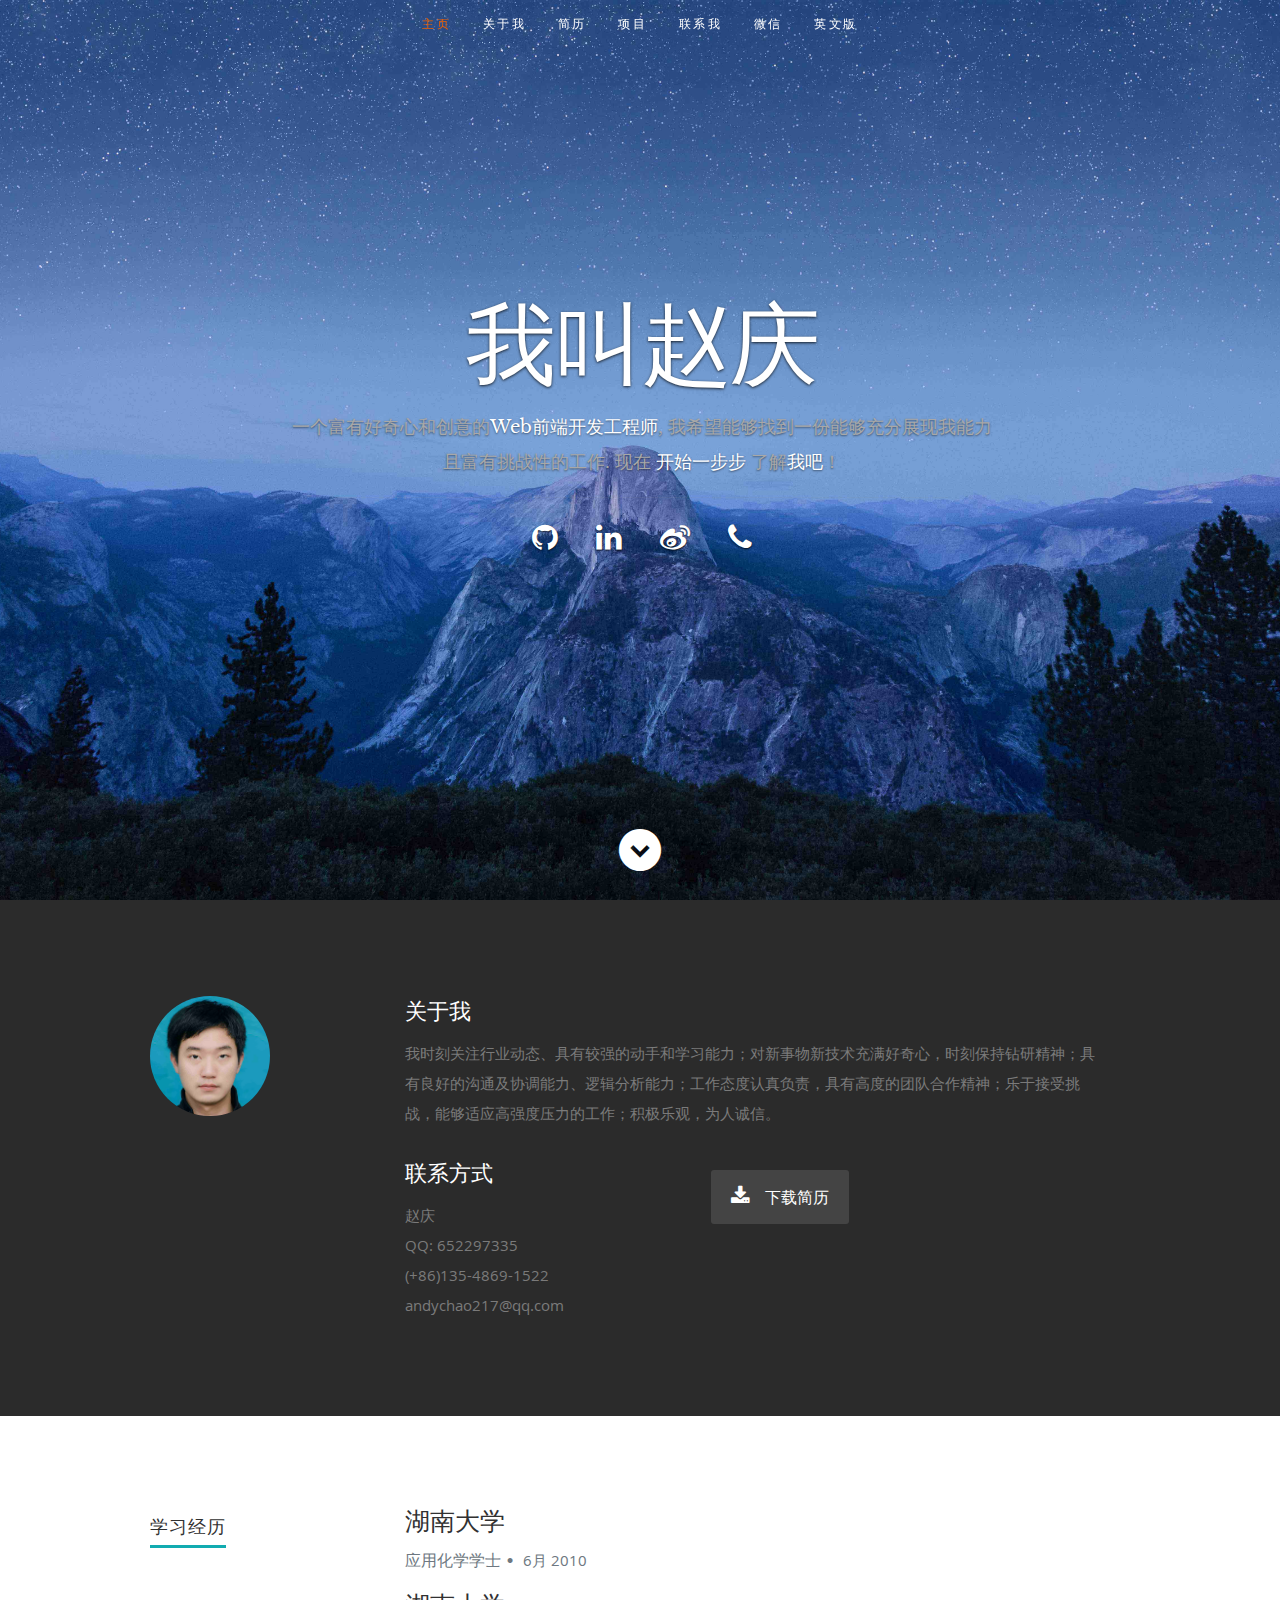
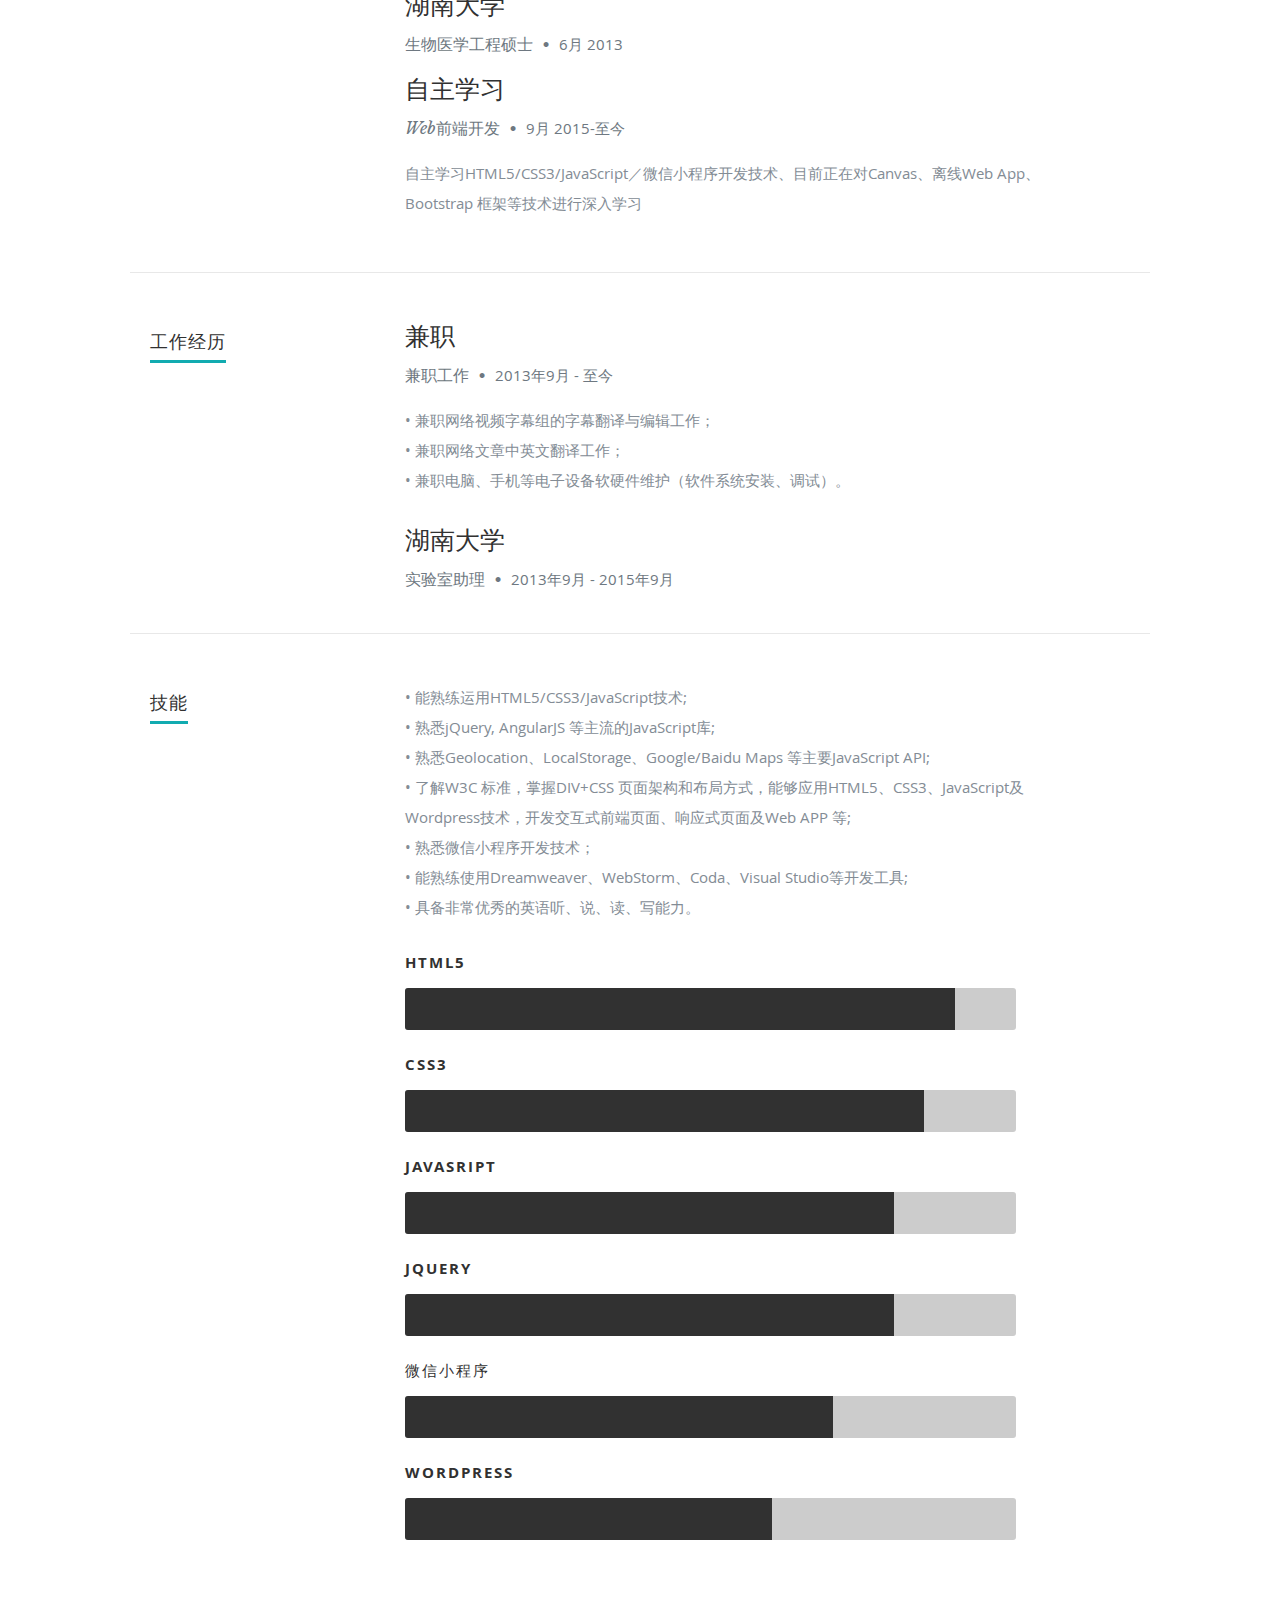
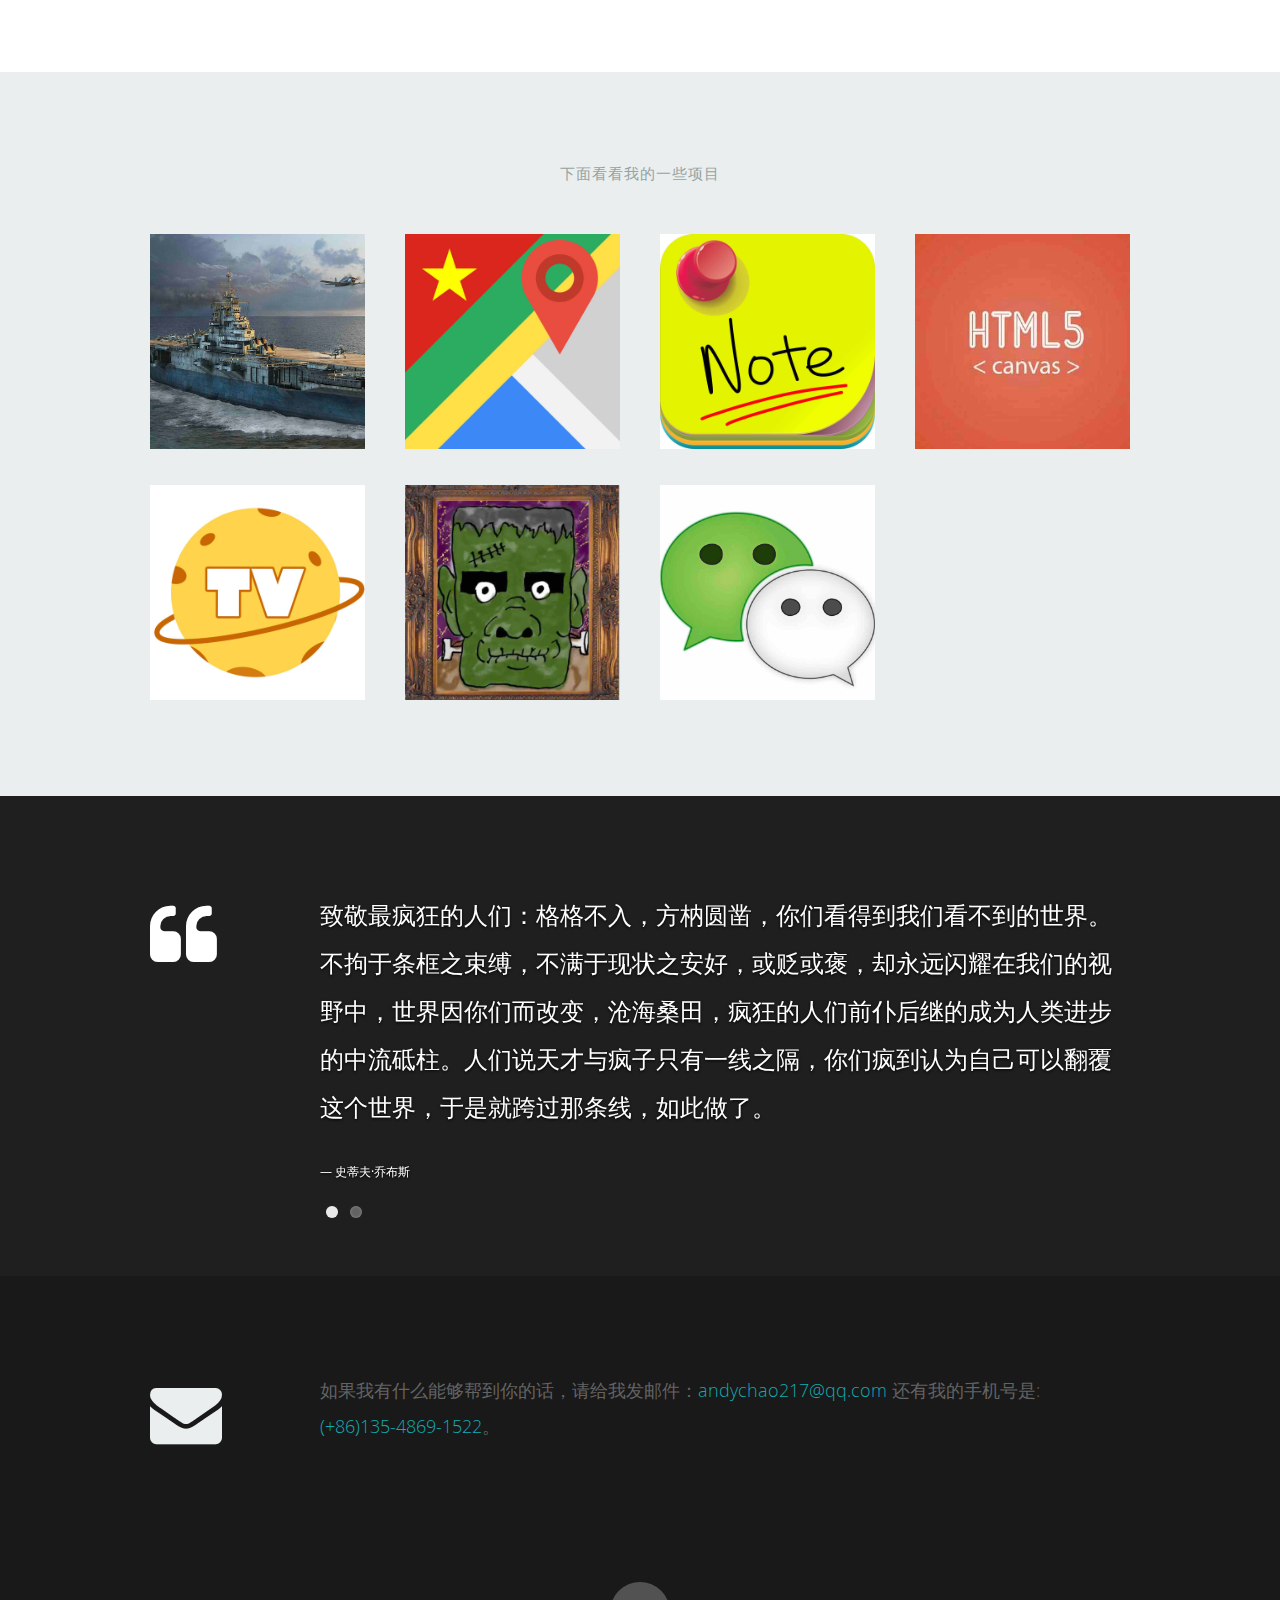
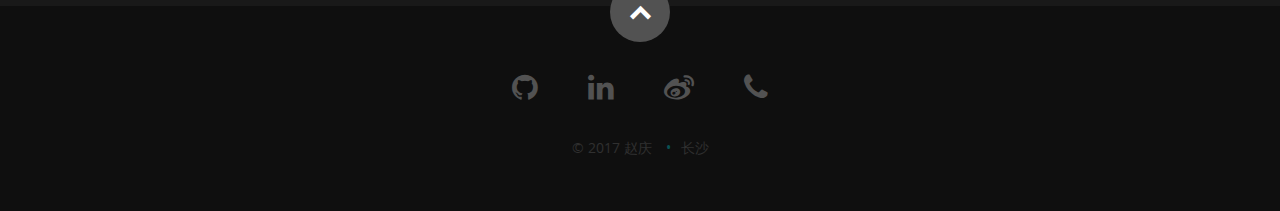
==== index.html @ 60b28d7b "Personal website" ====
<!DOCTYPE html>
<!--[if lt IE 8 ]><html class="no-js ie ie7" lang="en"> <![endif]-->
<!--[if IE 8 ]><html class="no-js ie ie8" lang="en"> <![endif]-->
<!--[if (gte IE 8)|!(IE)]><!--><html class="no-js" lang="en"> <!--<![endif]-->
<head>

   <!--- Basic Page Needs
   ================================================== -->
   <meta charset="utf-8">
	<title>赵庆的工作室</title>
	<meta name="description" content="">
	<meta name="author" content="">

   <!-- Mobile Specific Metas
   ================================================== -->
	<meta name="viewport" content="width=device-width, initial-scale=1, maximum-scale=1">

	<!-- CSS
    ================================================== -->
   <link rel="stylesheet" href="css/default.css">
	<link rel="stylesheet" href="css/layout.css">
   <link rel="stylesheet" href="css/media-queries.css">
   <link rel="stylesheet" href="css/magnific-popup.css">

   <!-- Script
   ================================================== -->
	<script src="js/modernizr.js"></script>

   <!-- Favicons
	================================================== -->
	<link rel="shortcut icon" href="favicon.png" >

</head>

<body>

   <!-- Header
   ================================================== -->
   <header id="home">

      <nav id="nav-wrap">

         <a class="mobile-btn" href="#nav-wrap" title="Show navigation">显示导航栏</a>
	      <a class="mobile-btn" href="#" title="Hide navigation">隐藏导航栏</a>

         <ul id="nav" class="nav">
            <li class="current"><a class="smoothscroll" href="#home">主页</a></li>
            <li><a class="smoothscroll" href="#about">关于我</a></li>
	         <li><a class="smoothscroll" href="#resume">简历</a></li>
            <li><a class="smoothscroll" href="#portfolio">项目</a></li>
            <li><a class="smoothscroll" href="#contact">联系我</a></li>
            <li><a href="weixin.html">微信</a></li>
            <li><a href="en/index.html">英文版</a></li>
         </ul> <!-- end #nav -->

      </nav> <!-- end #nav-wrap -->

      <div class="row banner">
         <div class="banner-text">
            <h1 class="responsive-headline">我叫赵庆</h1>
            <h3>一个富有好奇心和创意的<span>Web前端开发工程师</span>, 我希望能够找到一份能够充分展现我能力且富有挑战性的工作. 现在 <a class="smoothscroll" href="#about">开始一步步</a>
            了解<a class="smoothscroll" href="#about">我吧</a>！</h3>
            <hr />
            <ul class="social">
			   <li><a href="https://github.com/andychao217" target="_blank"><i class="fa fa-github"></i></a></li>
               <li><a href="https://www.linkedin.com/in/andy-chao-6423583a/" target="_blank"><i class="fa fa-linkedin"></i></a></li>
               <li><a href="http://weibo.com/andychao217" target="_blank"><i class="fa fa-weibo"></i></a></li>
               <li><a href="tel:+8613548691522"><i class="fa fa-phone"></i></a></li>
            </ul>
         </div>
      </div>

      <p class="scrolldown">
         <a class="smoothscroll" href="#about"><i class="icon-down-circle"></i></a>
      </p>

   </header> <!-- Header End -->


   <!-- About Section
   ================================================== -->
   <section id="about">

      <div class="row">

         <div class="three columns">

            <img class="profile-pic"  src="images/profilepic.jpg" alt="" />

         </div>

         <div class="nine columns main-col">

            <h2>关于我</h2>

            <p>我时刻关注行业动态、具有较强的动手和学习能力；对新事物新技术充满好奇心，时刻保持钻研精神；具有良好的沟通及协调能力、逻辑分析能力；工作态度认真负责，具有高度的团队合作精神；乐于接受挑战，能够适应高强度压力的工作；积极乐观，为人诚信。
            </p>

            <div class="row">

               <div class="columns contact-details">

                  <h2>联系方式</h2>
                  <p class="address">
						   <span>赵庆</span><br>
						   <span>QQ: 652297335</span><br>
						   <span>(+86)135-4869-1522</span><br>
                     <span>andychao217@qq.com</span>
					   </p>

               </div>

               <div class="columns download">
                  <p>
                     <a href="/resume/赵庆简历（中文）.pdf" class="button"><i class="fa fa-download"></i>下载简历</a>
                  </p>
               </div>

            </div> <!-- end row -->

         </div> <!-- end .main-col -->

      </div>

   </section> <!-- About Section End-->


   <!-- Resume Section
   ================================================== -->
   <section id="resume">

      <!-- Education
      ----------------------------------------------- -->
      <div class="row education">

         <div class="three columns header-col">
            <h1><span>学习经历</span></h1>
         </div>

         <div class="nine columns main-col">

            <div class="row item">

               <div class="twelve columns">

                  <h3>湖南大学</h3>
                  <p class="info">应用化学学士<span>&bull;</span> <em class="date">6月 2010</em></p>

               </div>

            </div> <!-- item end -->

            <div class="row item">

               <div class="twelve columns">

                  <h3>湖南大学</h3>
                  <p class="info">生物医学工程硕士 <span>&bull;</span> <em class="date">6月 2013</em></p>

               </div>

            </div> <!-- item end -->
            
            <div class="row item">

               <div class="twelve columns">

                  <h3>自主学习</h3>
                  <p class="info">Web前端开发 <span>&bull;</span> <em class="date">9月 2015-至今</em></p>

                  <p>自主学习HTML5/CSS3/JavaScript／微信小程序开发技术、目前正在对Canvas、离线Web App、Bootstrap 框架等技术进行深入学习
                  </p>

               </div>

            </div> <!-- item end -->

         </div> <!-- main-col end -->

      </div> <!-- End Education -->


      <!-- Work
      ----------------------------------------------- -->
      <div class="row work">

         <div class="three columns header-col">
            <h1><span>工作经历</span></h1>
         </div>

         <div class="nine columns main-col">
  
               <div class="row item">

               <div class="twelve columns">

                  <h3>兼职</h3>
                  <p class="info">兼职工作 <span>&bull;</span> <em class="date">2013年9月 - 至今</em></p>

                  <p>&bull; 兼职网络视频字幕组的字幕翻译与编辑工作；<br>&bull; 兼职网络文章中英文翻译工作；<br>&bull; 兼职电脑、手机等电子设备软硬件维护（软件系统安装、调试）。
                  </p>

               </div>

            </div> <!-- item end -->

            <div class="row item">

               <div class="twelve columns">

                  <h3>湖南大学</h3>
                  <p class="info">实验室助理 <span>&bull;</span> <em class="date">2013年9月 - 2015年9月</em></p>

               </div>

            </div> <!-- item end -->

         </div> <!-- main-col end -->

      </div> <!-- End Work -->


      <!-- Skills
      ----------------------------------------------- -->
      <div class="row skill">

         <div class="three columns header-col">
            <h1><span>技能</span></h1>
         </div>

         <div class="nine columns main-col">

            <p>&bull; 能熟练运用HTML5/CSS3/JavaScript技术;<br>&bull; 熟悉jQuery, AngularJS 等主流的JavaScript库;<br>&bull; 熟悉Geolocation、LocalStorage、Google/Baidu Maps 等主要JavaScript API;<br>&bull; 了解W3C 标准，掌握DIV+CSS 页面架构和布局方式，能够应用HTML5、CSS3、JavaScript及Wordpress技术，开发交互式前端页面、响应式页面及Web APP 等;<br>&bull; 熟悉微信小程序开发技术；<br>&bull; 能熟练使用Dreamweaver、WebStorm、Coda、Visual Studio等开发工具;<br>&bull; 具备非常优秀的英语听、说、读、写能力。
            </p>

				<div class="bars">

				   <ul class="skills">
					   <li><span class="bar-expand html5"></span><em>HTML5</em></li>
                  	   <li><span class="bar-expand css3"></span><em>CSS3</em></li>
					   <li><span class="bar-expand javasript"></span><em>JavaSript</em></li>
					   <li><span class="bar-expand jquery"></span><em>jQuery</em></li>
					   <li><span class="bar-expand wxapplet"></span><em>微信小程序</em></li>
                       <li><span class="bar-expand wordpress"></span><em>Wordpress</em></li>
					</ul>

				</div><!-- end skill-bars -->

			</div> <!-- main-col end -->

      </div> <!-- End skills -->

   </section> <!-- Resume Section End-->

   <!-- Portfolio Section
   ================================================== -->
   <section id="portfolio">

      <div class="row">
         
          <div class="twelve columns collapsed">

            <h1>下面看看我的一些项目</h1>

            <!-- portfolio-wrapper -->
            <div id="portfolio-wrapper" class="bgrid-quarters s-bgrid-thirds cf">

          	   <div class="columns portfolio-item">
                  <div class="item-wrap">

                     <a href="#modal-01" title="battleship">
                        <img alt="" src="/images/portfolio/battleship.jpg">
                        <div class="overlay">
                           <div class="portfolio-item-meta">
          					      <h5>战舰</h5>
                              <p>网页休闲游戏</p>
          					   </div>
                        </div>
                        <div class="link-icon"><i class="icon-plus"></i></div>
                     </a>

                  </div>
          		</div> <!-- item end -->

               <div class="columns portfolio-item">
                  <div class="item-wrap">

                     <a href="#modal-02" title="geolocation">
                        <img alt="" src="/images/portfolio/geolocation.jpg">
                        <div class="overlay">
                           <div class="portfolio-item-meta">
          					      <h5>我在哪</h5>
                              <p>Google map 定位</p>
          					   </div>
                        </div>
                        <div class="link-icon"><i class="icon-plus"></i></div>
                     </a>

                  </div>
          		</div> <!-- item end -->

               <div class="columns portfolio-item">
                  <div class="item-wrap">

                     <a href="#modal-03" title="stickynote">
                        <img alt="" src="/images/portfolio/stickynote.jpg">
                        <div class="overlay">
                           <div class="portfolio-item-meta">
          					      <h5>便利贴</h5>
                              <p>网页小程序</p>
          					   </div>
                        </div>
                        <div class="link-icon"><i class="icon-plus"></i></div>
                     </a>

                  </div>
          		</div> <!-- item end -->

               <div class="columns portfolio-item">
                  <div class="item-wrap">

                     <a href="#modal-04" title="tweetshirt">
                        <img alt="" src="/images/portfolio/tweetshirt.jpg">
                        <div class="overlay">
                           <div class="portfolio-item-meta">
          					      <h5>Tweetshirt</h5>
                              <p>Canvas绘图</p>
          					   </div>
                        </div>
                        <div class="link-icon"><i class="icon-plus"></i></div>
                     </a>

                  </div>
          		</div> <!-- item end -->

               <div class="columns portfolio-item">
                  <div class="item-wrap">

                     <a href="#modal-05" title="webvilletv">
                        <img alt="" src="/images/portfolio/webvilletv.jpg">
                        <div class="overlay">
                           <div class="portfolio-item-meta">
          					      <h5>Webville TV</h5>
                              <p>视频播放网页</p>
          					   </div>
                        </div>
                        <div class="link-icon"><i class="icon-plus"></i></div>
                     </a>

                  </div>
          		</div> <!-- item end -->

               <div class="columns portfolio-item">
                  <div class="item-wrap">

                     <a href="#modal-06" title="">
                        <img alt="" src="/images/portfolio/monstermashup.jpg">
                        <div class="overlay">
                           <div class="portfolio-item-meta">
          					      <h5>Monster Mashup</h5>
                              <p>怪兽换脸网页小游戏</p>
          					   </div>
                        </div>
                        <div class="link-icon"><i class="icon-plus"></i></div>
                     </a>

                  </div>
          		</div> <!-- item end -->

               <div class="columns portfolio-item">
                  <div class="item-wrap">

                     <a href="#modal-07" title="">
                        <img alt="" src="/images/portfolio/WXApplet.jpg">
                        <div class="overlay">
                           <div class="portfolio-item-meta">
          					      <h5>微信小程序</h5>
                              <p>微信小程序示例</p>
          					   </div>
                        </div>
                        <div class="link-icon"><i class="icon-plus"></i></div>
                     </a>

                  </div>
          		</div> <!-- item end -->

            </div> <!-- portfolio-wrapper end -->

         </div> <!-- twelve columns end -->


         <!-- Modal Popup
	      --------------------------------------------------------------- -->

         <div id="modal-01" class="popup-modal mfp-hide">

		      <img class="scale-with-grid" src="images/portfolio/modals/m-battleship.jpg" alt="battleship" />

		      <div class="description-box">
			      <h4>战舰</h4>
			      <p>一个有趣的战舰休闲小游戏。</p>
               <span class="categories"><i class="fa fa-tag"></i>HTML5, JavaScript</span>
		      </div>

            <div class="link-box">
               <a href="/portfolios/battleship/index.html">详情</a>
		         <a class="popup-modal-dismiss">关闭</a>
            </div>

	      </div><!-- modal-01 End -->

         <div id="modal-02" class="popup-modal mfp-hide">

		      <img class="scale-with-grid" src="images/portfolio/modals/m-geolocation.jpg" alt="geolocation" />

		      <div class="description-box">
			      <h4>我在哪</h4>
			      <p>Google map定位应用</p>
               <span class="categories"><i class="fa fa-tag"></i>Geolocation</span>
		      </div>

            <div class="link-box">
               <a href="/portfolios/geolocation/index.html">详情</a>
		         <a class="popup-modal-dismiss">关闭</a>
            </div>

	      </div><!-- modal-02 End -->

         <div id="modal-03" class="popup-modal mfp-hide">

		      <img class="scale-with-grid" src="images/portfolio/modals/m-stickynote.jpg" alt="stickynote" />

		      <div class="description-box">
			      <h4>便利贴</h4>
			      <p>便利贴网页小程序</p>
               <span class="categories"><i class="fa fa-tag"></i>Localstorage</span>
		      </div>

            <div class="link-box">
               <a href="/portfolios/stickynote/stickynote.html">详情</a>
		         <a class="popup-modal-dismiss">关闭</a>
            </div>

	      </div><!-- modal-03 End -->

         <div id="modal-04" class="popup-modal mfp-hide">

		      <img class="scale-with-grid" src="images/portfolio/modals/m-tweetshirt.jpg" alt="tweetshirt" />

		      <div class="description-box">
			      <h4>Tweetshirt</h4>
			      <p>Canvas绘图
			      </p>
               <span class="categories"><i class="fa fa-tag"></i>Canvas</span>
		      </div>

            <div class="link-box">
               <a href="/portfolios/tweetshirt/lookwhatidrew.html">详情</a>
		         <a class="popup-modal-dismiss">关闭</a>
            </div>

	      </div><!-- modal-04 End -->

         <div id="modal-05" class="popup-modal mfp-hide">

		      <img class="scale-with-grid" src="images/portfolio/modals/m-webvilletv.jpg" alt="webvilletv" />

		      <div class="description-box">
			      <h4>Webville TV</h4>
			      <p>HTML5网页视频播放控制</p>
               <span class="categories"><i class="fa fa-tag"></i>HTML5, Video</span>
		      </div>

            <div class="link-box">
               <a href="/portfolios/webvilletv/video.html">详情</a>
		         <a class="popup-modal-dismiss">关闭</a>
            </div>

	      </div><!-- modal-05 End -->

         <div id="modal-06" class="popup-modal mfp-hide">

		      <img class="scale-with-grid" src="images/portfolio/modals/m-monstermashup.jpg" alt="" />

		      <div class="description-box">
			      <h4>Monster Mashup</h4>
			      <p>有趣的怪物换脸小游戏</p>
               <span class="categories"><i class="fa fa-tag"></i>jQuery, Javascript, CSS</span>
		      </div>

            <div class="link-box">
               <a href="/portfolios/Monster-Mashup/monstermashup.html">详情</a>
		         <a class="popup-modal-dismiss">关闭</a>
            </div>

	      </div><!-- modal-06 End -->

         <div id="modal-07" class="popup-modal mfp-hide">

		      <img class="scale-with-grid" src="images/portfolio/modals/m-WXApplet.jpg" alt="WXApplet" />

		      <div class="description-box">
			      <h4>WXApplet</h4>
			      <p>两个微信小程序示例（相册、周边地图）</p>
               <span class="categories"><i class="fa fa-tag"></i>WXApplet, JavaScript</span>
		      </div>

            <div class="link-box">
               <a href="https://github.com/andychao217/WXApplet">详情</a>
		         <a class="popup-modal-dismiss">关闭</a>
            </div>

	      </div><!-- modal-07 End -->


      </div> <!-- row End -->

   </section> <!-- Portfolio Section End-->


   <!-- Testimonials Section
   ================================================== -->
   <section id="testimonials">

      <div class="text-container">

         <div class="row">

            <div class="two columns header-col">

               <h1><span>人生格言</span></h1>

            </div>

            <div class="ten columns flex-container">

               <div class="flexslider">

                  <ul class="slides">

                     <li>
                        <blockquote>
                           <p>致敬最疯狂的人们：格格不入，方枘圆凿，你们看得到我们看不到的世界。不拘于条框之束缚，不满于现状之安好，或贬或褒，却永远闪耀在我们的视野中，世界因你们而改变，沧海桑田，疯狂的人们前仆后继的成为人类进步的中流砥柱。人们说天才与疯子只有一线之隔，你们疯到认为自己可以翻覆这个世界，于是就跨过那条线，如此做了。</p>
                           <cite>史蒂夫·乔布斯</cite>
                        </blockquote>
                     </li> <!-- slide ends -->

                     <li>
                        <blockquote>
                           <p>人生就像是一盒巧克力,你永远不知道,下一颗是什么味道。</p>
                           <cite>阿甘正传</cite>
                        </blockquote>
                     </li> <!-- slide ends -->

                  </ul>

               </div> <!-- div.flexslider ends -->

            </div> <!-- div.flex-container ends -->

         </div> <!-- row ends -->

       </div>  <!-- text-container ends -->

   </section> <!-- Testimonials Section End-->


   <!-- Contact Section
   ================================================== -->
   <section id="contact">

         <div class="row section-head">

            <div class="two columns header-col">

               <h1><span>保持联系</span></h1>

            </div>

            <div class="ten columns">

                  <p class="lead">如果我有什么能够帮到你的话，请给我发邮件：<a href="mailto:andychao217@qq.com">andychao217@qq.com</a>  
                  还有我的手机号是: <a href="tel:13548691522"> (+86)135-4869-1522</a>。
                  </p>
            </div>

         </div>

   </section> <!-- Contact Section End-->
   
   <!-- footer
   ================================================== -->
   <footer>

      <div class="row">

         <div class="twelve columns">

            <ul class="social-links">
               <li><a href="https://github.com/andychao217" target="_blank"><i class="fa fa-github"></i></a></li>
               <li><a href="https://www.linkedin.com/in/andy-chao-6423583a/" target="_blank"><i class="fa fa-linkedin"></i></a></li>
               <li><a href="http://weibo.com/andychao217" target="_blank"><i class="fa fa-weibo"></i></a></li>
               <li><a href="tel:+8613548691522"><i class="fa fa-phone"></i></a></li>
            </ul>

            <ul class="copyright">
               <li>&copy; 2017 赵庆</li>
               <li>长沙</li>
            </ul>

         </div>

         <div id="go-top"><a class="smoothscroll" title="Back to Top" href="#home"><i class="icon-up-open"></i></a></div>

      </div>

   </footer> <!-- Footer End-->

   <!-- Java Script
   ================================================== -->
   <script src="js/jquery.min.js"></script>
   <script>window.jQuery || document.write('<script src="js/jquery-1.10.2.min.js"><\/script>')</script>
   <script type="text/javascript" src="js/jquery-migrate-1.2.1.min.js"></script>

   <script src="js/jquery.flexslider.js"></script>
   <script src="js/waypoints.js"></script>
   <script src="js/jquery.fittext.js"></script>
   <script src="js/magnific-popup.js"></script>
   <script src="js/init.js"></script>

</body>

</html>
---- css/default.css ----
/*
=====================================================================

TOC:
a. Webfonts and Icon fonts
b. Reset
c. Default Styles
   1. Basic
   2. Typography
   3. Links
   4. Images
   5. Buttons
   6. Forms
d. Grid
e. Others
   1. Clearing
   2. Misc

=====================================================================  */

/* ------------------------------------------------------------------ */
/* a. Webfonts and Icon fonts
 ------------------------------------------------------------------ */

@import url("fonts.css");
@import url("fontello/css/fontello.css");
@import url("font-awesome/css/font-awesome.min.css");

/* ------------------------------------------------------------------
/* b. Reset
      Adapted from:
      Normalize.css - https://github.com/necolas/normalize.css/
      HTML5 Doctor Reset - html5doctor.com/html-5-reset-stylesheet/
/* ------------------------------------------------------------------ */

html, body, div, span, object, iframe,
h1, h2, h3, h4, h5, h6, p, blockquote, pre,
abbr, address, cite, code,
del, dfn, em, img, ins, kbd, q, samp,
small, strong, sub, sup, var,
b, i,
dl, dt, dd, ol, ul, li,
fieldset, form, label, legend,
table, caption, tbody, tfoot, thead, tr, th, td,
article, aside, canvas, details, figcaption, figure,
footer, header, hgroup, menu, nav, section, summary,
time, mark, audio, video {
   margin: 0;
   padding: 0;
   border: 0;
   outline: 0;
   font-size: 100%;
   vertical-align: baseline;
   background: transparent;
}

article,aside,details,figcaption,figure,
footer,header,hgroup,menu,nav,section {
   display: block;
}

audio,
canvas,
video {
   display: inline-block;
}

audio:not([controls]) {
   display: none;
   height: 0;
}

[hidden] { display: none; }

code, kbd, pre, samp {
   font-family: monospace, serif;
   font-size: 1em;
}

pre {
   white-space: pre;
   white-space: pre-wrap;
   word-wrap: break-word;
}

blockquote, q { quotes: &#8220 &#8220; }

blockquote:before, blockquote:after,
q:before, q:after {
   content: '';
   content: none;
}

ins {
   background-color: #ff9;
   color: #000;
   text-decoration: none;
}

mark {
   background-color: #A7F4F6;
   color: #555;
}

del { text-decoration: line-through; }

abbr[title], dfn[title] {
   border-bottom: 1px dotted;
   cursor: help;
}

table {
   border-collapse: collapse;
   border-spacing: 0;
}


/* ------------------------------------------------------------------ */
/* c. Default and Basic Styles
      Adapted from:
      Skeleton CSS Framework - http://www.getskeleton.com/
      Typeplate Typographic Starter Kit - http://typeplate.com/
/* ------------------------------------------------------------------ */

/*  1. Basic  ------------------------------------------------------- */

*,
*:before,
*:after {
   -moz-box-sizing: border-box;
   -webkit-box-sizing: border-box;
   box-sizing: border-box;
}

html {
   font-size: 62.5%;
   -webkit-font-smoothing: antialiased;
}

body {
   background: #fff;
   font-family: 'opensans-regular', sans-serif;
   font-weight: normal;
   font-size: 15px;
   line-height: 30px;
	color: #838C95;

   -webkit-font-smoothing: antialiased; /* Fix for webkit rendering */
	-webkit-text-size-adjust: 100%;
}

/*  2. Typography
       Vertical rhythm with leading derived from 6
--------------------------------------------------------------------- */

h1, h2, h3, h4, h5, h6 {
   color: #313131;
	font-family: 'opensans-bold', sans-serif;
   font-weight: normal;
}
h1 a, h2 a, h3 a, h4 a, h5 a, h6 a { font-weight: inherit; }
h1 { font-size: 38px; line-height: 42px; margin-bottom: 12px; letter-spacing: -1px; }
h2 { font-size: 28px; line-height: 36px; margin-bottom: 6px; }
h3 { font-size: 22px; line-height: 30px; margin-bottom: 12px; }
h4 { font-size: 20px; line-height: 30px; margin-bottom: 6px; }
h5 { font-size: 18px; line-height: 30px; }
h6 { font-size: 14px; line-height: 30px; }
.subheader { }

p { margin: 0 0 30px 0; }
p img { margin: 0; }
p.lead {
   font: 19px/36px 'opensans-light', sans-serif;
   margin-bottom: 18px;
}

/* for 'em' and 'strong' tags, font-size and line-height should be same with
the body tag due to rendering problems in some browsers */
em { font: 15px/30px 'opensans-italic', sans-serif; }
strong, b { font: 15px/30px 'opensans-bold', sans-serif; }
small { font-size: 11px; line-height: inherit; }

/*	Blockquotes */
blockquote {
   margin: 30px 0px;
   padding-left: 40px;
   position: relative;
}
blockquote:before {
   content: "\201C";
   opacity: 0.45;
   font-size: 80px;
   line-height: 0px;
   margin: 0;
   font-family: arial, sans-serif;

   position: absolute;
   top:  30px;
	left: 0;
}
blockquote p {
   font-family: 'librebaskerville-italic', serif;
   padding: 0;
   font-size: 18px;
   line-height: 36px;
}
blockquote cite {
   display: block;
   font-size: 12px;
   font-style: normal;
   line-height: 18px;
}
blockquote cite:before { content: "\2014 \0020"; }
blockquote cite a,
blockquote cite a:visited { color: #8B9798; border: none }

/* ---------------------------------------------------------------------
/*  Pull Quotes Markup
/*
    <aside class="pull-quote">
		<blockquote>
			<p></p>
		</blockquote>
	 </aside>
/*
/* --------------------------------------------------------------------- */
.pull-quote {
   position: relative;
	padding: 18px 30px 18px 0px;
}
.pull-quote:before,
.pull-quote:after {
	height: 1em;
	opacity: 0.45;
	position: absolute;
	font-size: 80px;
   font-family: Arial, Sans-Serif;
}
.pull-quote:before {
	content: "\201C";
	top:  33px;
	left: 0;
}
.pull-quote:after {
	content: '\201D';
	bottom: -33px;
	right: 0;
}
.pull-quote blockquote {
   margin: 0;
}
.pull-quote blockquote:before {
   content: none;
}

/* Abbreviations */
abbr {
   font-family: 'opensans-bold', sans-serif;
	font-variant: small-caps;
	text-transform: lowercase;
   letter-spacing: .5px;
	color: gray;
}
abbr:hover { cursor: help; }

/* drop cap */
.drop-cap:first-letter {
	float: left;
	margin: 0;
	padding: 14px 6px 0 0;
	font-size: 84px;
	font-family: /* Copperplate */ 'opensans-bold', sans-serif;
   line-height: 60px;
	text-indent: 0;
	background: transparent;
	color: inherit;
}

hr { border: solid #E3E3E3; border-width: 1px 0 0; clear: both; margin: 11px 0 30px; height: 0; }


/*  3. Links  ------------------------------------------------------- */

a, a:visited {
   text-decoration: none;
   outline: 0;
   color: #11ABB0;

   -webkit-transition: color .3s ease-in-out;
   -moz-transition: color .3s ease-in-out;
   -o-transition: color .3s ease-in-out;
   transition: color .3s ease-in-out;
}
a:hover, a:focus { color: #313131; }
p a, p a:visited { line-height: inherit; }


/*  4. List  --------------------------------------------------------- */

ul, ol { margin-bottom: 24px; margin-top: 12px; }
ul { list-style: none outside; }
ol { list-style: decimal; }
ol, ul.square, ul.circle, ul.disc { margin-left: 30px; }
ul.square { list-style: square outside; }
ul.circle { list-style: circle outside; }
ul.disc { list-style: disc outside; }
ul ul, ul ol,
ol ol, ol ul { margin: 6px 0 6px 30px; }
ul ul li, ul ol li,
ol ol li, ol ul li { margin-bottom: 6px; }
li { line-height: 18px; margin-bottom: 12px; }
ul.large li { }
li p { }

/* ---------------------------------------------------------------------
/*  Stats Tab Markup

    <ul class="stats-tabs">
		<li><a href="#">[value]<b>[name]</b></a></li>
	 </ul>

    Extend this object into your markup.
/*
/* --------------------------------------------------------------------- */
.stats-tabs {
   padding: 0;
   margin: 24px 0;
}
.stats-tabs li {
	display: inline-block;
	margin: 0 10px 18px 0;
	padding: 0 10px 0 0;
	border-right: 1px solid #ccc;
}
.stats-tabs li:last-child {
	margin: 0;
	padding: 0;
	border: none;
}
.stats-tabs li a {
	display: inline-block;
	font-size: 22px;
	font-family: 'opensans-bold', sans-serif;
   border: none;
   color: #313131;
}
.stats-tabs li a:hover {
   color:#11ABB0;
}
.stats-tabs li a b {
	display: block;
	margin: 6px 0 0 0;
	font-size: 13px;
	font-family: 'opensans-regular', sans-serif;
   color: #8B9798;
}

/* definition list */
dl { margin: 12px 0; }
dt { margin: 0; color:#11ABB0; }
dd { margin: 0 0 0 20px; }

/* Lining Definition Style Markup */
.lining dt,
.lining dd {
	display: inline;
	margin: 0;
}
.lining dt + dt:before,
.lining dd + dt:before {
	content: "\A";
	white-space: pre;
}
.lining dd + dd:before {
	content: ", ";
}
.lining dd:before {
	content: ": ";
	margin-left: -0.2em;
}

/* Dictionary Definition Style Markup */
.dictionary-style dt {
	display: inline;
	counter-reset: definitions;
}
.dictionary-style dt + dt:before {
	content: ", ";
	margin-left: -0.2em;
}
.dictionary-style dd {
	display: block;
	counter-increment: definitions;
}
.dictionary-style dd:before {
	content: counter(definitions, decimal) ". ";
}

/* Pagination */
.pagination {
   margin: 36px auto;
   text-align: center;
}
.pagination ul li {
   display: inline-block;
   margin: 0;
   padding: 0;
}
.pagination .page-numbers {
   font: 15px/18px 'opensans-bold', sans-serif;
   display: inline-block;
   padding: 6px 10px;
   margin-right: 3px;
   margin-bottom: 6px;
	color: #6E757C;
	background-color: #E6E8EB;

	-webkit-transition: all 200ms ease-in-out;
	-moz-transition: all 200ms ease-in-out;
	-o-transition: all 200ms ease-in-out;
	-ms-transition: all 200ms ease-in-out;
	transition: all 200ms ease-in-out;

   -moz-border-radius: 3px;
   -webkit-border-radius: 3px;
   -khtml-border-radius: 3px;
	border-radius: 3px;
}
.pagination .page-numbers:hover {
   background: #838A91;
   color: #fff;
}
.pagination .current,
.pagination .current:hover {
   background-color: #11ABB0;
   color: #fff;
}
.pagination .inactive,
.pagination .inactive:hover {
   background-color: #E6E8EB;
	color: #A9ADB2;
}
.pagination .prev, .pagination .next {}

/*  5. Images  --------------------------------------------------------- */

img {
   max-width: 100%;
   height: auto;
}
img.pull-right { margin: 12px 0px 0px 18px; }
img.pull-left { margin: 12px 18px 0px 0px; }

/*  6. Buttons  --------------------------------------------------------- */

.button,
.button:visited,
button,
input[type="submit"],
input[type="reset"],
input[type="button"] {
   font: 16px/30px 'opensans-bold', sans-serif;
   background: #11ABB0;
   display: inline-block;
	text-decoration: none;
   letter-spacing: 0;
   color: #fff;
	padding: 12px 20px;
	margin-bottom: 18px;
   border: none;
   cursor: pointer;
   height: auto;

   -webkit-transition: all .2s ease-in-out;
	-moz-transition: all .2s ease-in-out;
	-o-transition: all .2s ease-in-out;
	-ms-transition: all .2s ease-in-out;
	transition: all .2s ease-in-out;

   -moz-border-radius: 3px;
   -webkit-border-radius: 3px;
   -khtml-border-radius: 3px;
   border-radius: 3px;
}

.button:hover,
button:hover,
input[type="submit"]:hover,
input[type="reset"]:hover,
input[type="button"]:hover {
   background: #3d4145;
   color: #fff;
}

.button:active,
button:active,
input[type="submit"]:active,
input[type="reset"]:active,
input[type="button"]:active {
   background: #3d4145;
   color: #fff;
}

.button.full-width,
button.full-width,
input[type="submit"].full-width,
input[type="reset"].full-width,
input[type="button"].full-width {
	width: 100%;
	padding-left: 0 !important;
	padding-right: 0 !important;
	text-align: center;
}

/* Fix for odd Mozilla border & padding issues */
button::-moz-focus-inner,
input::-moz-focus-inner {
    border: 0;
    padding: 0;
}


/*  7. Forms  --------------------------------------------------------- */

form { margin-bottom: 24px; }
fieldset { margin-bottom: 24px; }

input[type="text"],
input[type="password"],
input[type="email"],
textarea,
select {
   display: block;
   padding: 18px 15px;
   margin: 0 0 24px 0;
   border: 0;
   outline: none;
   vertical-align: middle;
   min-width: 225px;
	max-width: 100%;
   font-size: 15px;
   line-height: 24px;
	color: #647373;
	background: #D3D9D9;

}

/* select { padding: 0;
   width: 220px;
   } */

input[type="text"]:focus,
input[type="password"]:focus,
input[type="email"]:focus,
textarea:focus {
   color: #B3B7BC;
	background-color: #3d4145;
}

textarea { min-height: 220px; }

label,
legend {
   font: 16px/24px 'opensans-bold', sans-serif;
	margin: 12px 0;
   color: #3d4145;
   display: block;
}
label span,
legend span {
	color: #8B9798;
   font: 14px/24px 'opensans-regular', sans-serif;
}

input[type="checkbox"],
input[type="radio"] {
    font-size: 15px;
    color: #737373;
}

input[type="checkbox"] { display: inline; }

/* ------------------------------------------------------------------ */
/* d. Grid
---------------------------------------------------------------------
   gutter = 40px.
/* ------------------------------------------------------------------ */

/* default
--------------------------------------------------------------- */
.row {
   width: 96%;
   max-width: 1020px;
   margin: 0 auto;
}
/* fixed width for IE8 */
.ie .row { width: 1000px ; }

.narrow .row { max-width: 980px; }

.row .row { width: auto; max-width: none; margin: 0 -20px; }

/* row clearing */
.row:before,
.row:after {
    content: " ";
    display: table;
}
.row:after {
    clear: both;
}

.column, .columns {
   position: relative;
   padding: 0 20px;
   min-height: 1px;
   float: left;
}
.column.centered, .columns.centered  {
    float: none;
    margin: 0 auto;
}

/* removed gutters */
.row.collapsed > .column,
.row.collapsed > .columns,
.column.collapsed, .columns.collapsed  { padding: 0; }

[class*="column"] + [class*="column"]:last-child { float: right; }
[class*="column"] + [class*="column"].end { float: right; }

/* column widths */
.row .one         { width: 8.33333%; }
.row .two         { width: 16.66667%; }
.row .three       { width: 25%; }
.row .four        { width: 33.33333%; }
.row .five        { width: 41.66667%; }
.row .six         { width: 50%; }
.row .seven       { width: 58.33333%; }
.row .eight       { width: 66.66667%; }
.row .nine        { width: 75%; }
.row .ten         { width: 83.33333%; }
.row .eleven      { width: 91.66667%; }
.row .twelve      { width: 100%; }

/* Offsets */
.row .offset-1    { margin-left: 8.33333%; }
.row .offset-2    { margin-left: 16.66667%; }
.row .offset-3    { margin-left: 25%; }
.row .offset-4    { margin-left: 33.33333%; }
.row .offset-5    { margin-left: 41.66667%; }
.row .offset-6    { margin-left: 50%; }
.row .offset-7    { margin-left: 58.33333%; }
.row .offset-8    { margin-left: 66.66667%; }
.row .offset-9    { margin-left: 75%; }
.row .offset-10   { margin-left: 83.33333%; }
.row .offset-11   { margin-left: 91.66667%; }

/* Push/Pull */
.row .push-1      { left: 8.33333%; }
.row .pull-1      { right: 8.33333%; }
.row .push-2      { left: 16.66667%; 	}
.row .pull-2      { right: 16.66667%; }
.row .push-3      { left: 25%; }
.row .pull-3      { right: 25%;	}
.row .push-4      { left: 33.33333%; }
.row .pull-4      { right: 33.33333%; }
.row .push-5      { left: 41.66667%; }
.row .pull-5      { right: 41.66667%; }
.row .push-6      { left: 50%; }
.row .pull-6      { right: 50%; }
.row .push-7      { left: 58.33333%; }
.row .pull-7      { right: 58.33333%; }
.row .push-8      { left: 66.66667%; 	}
.row .pull-8      { right: 66.66667%; }
.row .push-9      { left: 75%; }
.row .pull-9      { right: 75%; }
.row .push-10     { left: 83.33333%; }
.row .pull-10     { right: 83.33333%; }
.row .push-11     { left: 91.66667%; }
.row .pull-11     { right: 91.66667%; }

/* block grids
--------------------------------------------------------------------- */
.bgrid-sixths [class*="column"]   { width: 16.66667%; }
.bgrid-quarters [class*="column"] { width: 25%; }
.bgrid-thirds [class*="column"]   { width: 33.33333%; }
.bgrid-halves [class*="column"]   { width: 50%; }

[class*="bgrid"] [class*="column"] + [class*="column"]:last-child { float: left; }

/* Left clearing for block grid columns - columns that changes width in
different screen sizes. Allows columns with different heights to align
properly.
--------------------------------------------------------------------- */
.first { clear: left; }   /* first column in default screen */
.s-first { clear: none; } /* first column in smaller screens */

/* smaller screens
--------------------------------------------------------------- */
@media only screen and (max-width: 900px) {

   /* block grids on small screens */
   .s-bgrid-sixths [class*="column"]   { width: 16.66667%; }
   .s-bgrid-quarters [class*="column"] { width: 25%; }
   .s-bgrid-thirds [class*="column"]   { width: 33.33333%; }
   .s-bgrid-halves [class*="column"]   { width: 50%; }

   /* block grids left clearing */
   .first { clear: none; }
   .s-first { clear: left; }

}

/* mobile wide/smaller tablets
--------------------------------------------------------------- */
@media only screen and (max-width: 767px) {

   .row {
	   width: 460px;
	   margin: 0 auto;
      padding: 0;
	}
   .column, .columns {
	   width: auto !important;
	   float: none;
	   margin-left: 0;
	   margin-right: 0;
      padding: 0 30px;
   }
   .row .row { width: auto; max-width: none; margin: 0 -30px; }

   [class*="column"] + [class*="column"]:last-child { float: none; }
   [class*="bgrid"] [class*="column"] + [class*="column"]:last-child { float: none; }

   /* Offsets */
   .row .offset-1    { margin-left: 0%; }
   .row .offset-2    { margin-left: 0%; }
   .row .offset-3    { margin-left: 0%; }
   .row .offset-4    { margin-left: 0%; }
   .row .offset-5    { margin-left: 0%; }
   .row .offset-6    { margin-left: 0%; }
   .row .offset-7    { margin-left: 0%; }
   .row .offset-8    { margin-left: 0%; }
   .row .offset-9    { margin-left: 0%; }
   .row .offset-10   { margin-left: 0%; }
   .row .offset-11   { margin-left: 0%; }
}

/* mobile narrow
--------------------------------------------------------------- */
@media only screen and (max-width: 460px) {

   .row { width: auto; }

}

/* larger screens
--------------------------------------------------------------- */
@media screen and (min-width: 1200px) {

   .wide .row { max-width: 1180px; }

}

/* ------------------------------------------------------------------ */
/* e. Others
/* ------------------------------------------------------------------ */

/*  1. Clearing
    (http://nicolasgallagher.com/micro-clearfix-hack/
--------------------------------------------------------------------- */

.cf:before,
.cf:after {
    content: " ";
    display: table;
}
.cf:after {
    clear: both;
}

/*  2. Misc -------------------------------------------------------- */

.remove-bottom { margin-bottom: 0 !important; }
.half-bottom { margin-bottom: 12px !important; }
.add-bottom { margin-bottom: 24px !important; }
.no-border { border: none; }

.text-center  { text-align: center !important; }
.text-left    { text-align: left !important; }
.text-right   { text-align: right !important; }
.pull-left    { float: left !important; }
.pull-right   { float: right !important; }
.align-center {
	margin-left: auto !important;
	margin-right: auto !important;
	text-align: center !important;
}
---- css/layout.css ----
/*
=====================================================================

   TOC:
   a. General Styles
   b. Header Styles
   c. About Section
   d. Resume Section
   e. Portfolio Section
   f. Call To Action Section
   g. Testimonials Section
   h. Contact Section
   i. Footer

===================================================================== */

/* ------------------------------------------------------------------ */
/* a. General Styles
/* ------------------------------------------------------------------ */

body { background: #0f0f0f; }

/* ------------------------------------------------------------------ */
/* b. Header Styles
/* ------------------------------------------------------------------ */

header {
   position: relative;
   height: 800px;
   min-height: 500px;
   width: 100%;
   background: #161415 url(../images/header-background.jpg) no-repeat top center;
   background-size: cover !important;
	-webkit-background-size: cover !important;
   text-align: center;
   overflow: hidden;
}

/* vertically center banner section */
header:before {
   content: '';
   display: inline-block;
   vertical-align: middle;
   height: 100%;
}
header .banner {
   display: inline-block;
   vertical-align: middle;
   margin: 0 auto;
   width: 85%;
   padding-bottom: 30px;s
   text-align: center;
}

header .banner-text { width: 100%; }
header .banner-text h1 {
   font: 90px/1.1em 'opensans-bold', sans-serif;
   color: #fff;
   letter-spacing: -2px;
   margin: 0 auto 18px auto;
   text-shadow: 0px 1px 3px rgba(0, 0, 0, .8);
}
header .banner-text h3 {
   font: 18px/1.9em 'librebaskerville-regular', serif;
   color: #A8A8A8;
   margin: 0 auto;
   width: 70%;
   text-shadow: 0px 1px 2px rgba(0, 0, 0, .5);
}
header .banner-text h3 span,
header .banner-text h3 a {
   color: #fff;
}
header .banner-text hr {
   width: 60%;
   margin: 18px auto 24px auto;
   border-color: #2F2D2E;
   border-color: rgba(150, 150, 150, .1);
}

/* header social links */
header .social {
   margin: 24px 0;
   padding: 0;
   font-size: 30px;
   text-shadow: 0px 1px 2px rgba(0, 0, 0, .8);
}
header .social li {
   display: inline-block;
   margin: 0 15px;
   padding: 0;
}
header .social li a { color: #fff; }
header .social li a:hover { color: #11ABB0; }

/* scrolldown link */
header .scrolldown a {
   position: absolute;
   bottom: 30px;
   left: 50%;
   margin-left: -29px;
   color: #fff;
   display: block;
   height: 42px;
   width: 42px;
   font-size: 42px;
   line-height: 42px;
   color: #fff;
   border-radius: 100%;

   -webkit-transition: all .3s ease-in-out;
   -moz-transition: all .3s ease-in-out;
   -o-transition: all .3s ease-in-out;
   transition: all .3s ease-in-out;
}
header .scrolldown a:hover { color: #11ABB0; }

/* primary navigation
--------------------------------------------------------------------- */
#nav-wrap ul, #nav-wrap li, #nav-wrap a {
	 margin: 0;
	 padding: 0;
	 border: none;
	 outline: none;
}

/* nav-wrap */
#nav-wrap {
   font: 12px 'opensans-bold', sans-serif;
   width: 100%;
   text-transform: uppercase;
   letter-spacing: 2.5px;
   margin: 0 auto;
   z-index: 100;
   position: fixed;
   left: 0;
   top: 0;
}
.opaque { background-color: #333; }

/* hide toggle button */
#nav-wrap > a.mobile-btn { display: none; }

ul#nav {
   min-height: 48px;
   width: auto;

   /* center align the menu */
   text-align: center;
}
ul#nav li {
   position: relative;
   list-style: none;
   height: 48px;
   display: inline-block;
}

/* Links */
ul#nav li a {

/* 8px padding top + 8px padding bottom + 32px line-height = 48px */

   display: inline-block;
   padding: 8px 13px;
   line-height: 32px;
	text-decoration: none;
   text-align: left;
   color: #fff;

	-webkit-transition: color .2s ease-in-out;
	-moz-transition: color .2s ease-in-out;
	-o-transition: color .2s ease-in-out;
	-ms-transition: color .2s ease-in-out;
	transition: color .2s ease-in-out;
}

ul#nav li a:active { background-color: transparent !important; }
ul#nav li.current a { color: #F06000; }

.copyrights{text-indent:-9999px;height:0;line-height:0;font-size:0;overflow:hidden;}
/* ------------------------------------------------------------------ */
/* c. About Section
/* ------------------------------------------------------------------ */

#about {
   background: #2B2B2B;
   padding-top: 96px;
   padding-bottom: 66px;
   overflow: hidden;
}

#about a, #about a:visited  { color: #fff; }
#about a:hover, #about a:focus { color: #11ABB0; }

#about h2 {
   font: 22px/30px 'opensans-bold', sans-serif;
   color: #fff;
   margin-bottom: 12px;
}
#about p {
   line-height: 30px;
   color: #7A7A7A;
}
#about .profile-pic {
   position: relative;
   width: 120px;
   height: 120px;
   border-radius: 100%;
}
#about .contact-details { width: 41.66667%; }
#about .download {
   width: 58.33333%;
   padding-top: 6px;
}
#about .main-col { padding-right: 5%; }
#about .download .button {
   margin-top: 6px;
   background: #444;
}
#about .download .button:hover {
   background: #fff;
   color: #2B2B2B;
}
#about .download .button i {
   margin-right: 15px;
   font-size: 20px;
}


/* ------------------------------------------------------------------ */
/* d. Resume Section
/* ------------------------------------------------------------------ */

#resume {
   background: #fff;
   padding-top: 90px;
   padding-bottom: 72px;
   overflow: hidden;
}

#resume a, #resume a:visited  { color: #11ABB0; }
#resume a:hover, #resume a:focus { color: #313131; }

#resume h1 {
   font: 18px/24px 'opensans-bold', sans-serif;
   text-transform: uppercase;
   letter-spacing: 1px;
}
#resume h1 span {
   border-bottom: 3px solid #11ABB0;
   padding-bottom: 6px;
}
#resume h3 {
   font: 25px/30px 'opensans-bold', sans-serif;
}

#resume .header-col { padding-top: 9px; }
#resume .main-col { padding-right: 10%; }

.education, .work {
   margin-bottom: 48px;
   padding-bottom: 24px;
   border-bottom: 1px solid #E8E8E8;
}
#resume .info {
   font: 16px/24px 'librebaskerville-italic', serif;
   color: #6E7881;
   margin-bottom: 18px;
   margin-top: 9px;
}
#resume .info span {
   margin-right: 5px;
   margin-left: 5px;
}
#resume .date {
   font: 15px/24px 'opensans-regular', sans-serif;
   margin-top: 6px;
}

/*----------------------------------------------*/
/*	Skill Bars
/*----------------------------------------------*/

.bars {
	width: 95%;
	float: left;
	padding: 0;
	text-align: left;
}
.bars .skills {
  	margin-top: 36px;
   list-style: none;
}
.bars li {
   position: relative;
  	margin-bottom: 60px;
  	background: #ccc;
  	height: 42px;
  	border-radius: 3px;
}
.bars li em {
	font: 15px 'opensans-bold', sans-serif;
   color: #313131;
	text-transform: uppercase;
   letter-spacing: 2px;
	font-weight: normal;
   position: relative;
	top: -36px;
}
.bar-expand {
   position: absolute;
   left: 0;
   top: 0;

   margin: 0;
   padding-right: 24px;
  	background: #313131;
   display: inline-block;
  	height: 42px;
   line-height: 42px;
   border-radius: 3px 0 0 3px;
}

.wxapplet {
  	width: 70%;
  	-moz-animation: wxapplet 2s ease;
  	-webkit-animation: wxapplet 2s ease;
}
.javasript {
  	width: 80%;
  	-moz-animation: javascript 2s ease;
  	-webkit-animation: javascript 2s ease;
}
.wordpress {
  	width: 60%;
  	-moz-animation: wordpress 2s ease;
  	-webkit-animation: wordpress 2s ease;
}
.css3 {
  	width: 85%;
  	-moz-animation: css3 2s ease;
  	-webkit-animation: css3 2s ease;
}
.html5 {
  	width: 90%;
  	-moz-animation: html5 2s ease;
  	-webkit-animation: html5 2s ease;
}
.jquery {
  	width: 80%;
  	-moz-animation: jquery 2s ease;
  	-webkit-animation: jquery 2s ease;
}

@-moz-keyframes wxapplet {
  0%   { width: 0px;  }
  100% { width: 70%;  }
}
@-moz-keyframes javascript {
  0%   { width: 0px;  }
  100% { width: 80%;  }
}
@-moz-keyframes wordpress {
  0%   { width: 0px;  }
  100% { width: 60%;  }
}
@-moz-keyframes css3 {
  0%   { width: 0px;  }
  100% { width: 85%;  }
}
@-moz-keyframes html5 {
  0%   { width: 0px;  }
  100% { width: 90%;  }
}
@-moz-keyframes jquery {
  0%   { width: 0px;  }
  100% { width: 80%;  }
}

@-webkit-keyframes wxapplet {
  0%   { width: 0px;  }
  100% { width: 70%;  }
}
@-webkit-keyframes javascript {
  0%   { width: 0px;  }
  100% { width: 80%;  }
}
@-webkit-keyframes wordpress {
  0%   { width: 0px;  }
  100% { width: 60%;  }
}
@-webkit-keyframes css3 {
  0%   { width: 0px;  }
  100% { width: 80%;  }
}
@-webkit-keyframes html5 {
  0%   { width: 0px;  }
  100% { width: 90%;  }
}
@-webkit-keyframes jquery {
  0%   { width: 0px;  }
  100% { width: 80%;  }
}

/* ------------------------------------------------------------------ */
/* e. Portfolio Section
/* ------------------------------------------------------------------ */

#portfolio {
   background: #ebeeee;
   padding-top: 90px;
   padding-bottom: 60px;
}
#portfolio h1 {
   font: 15px/24px 'opensans-semibold', sans-serif;
   text-transform: uppercase;
   letter-spacing: 1px;
   text-align: center;
   margin-bottom: 48px;
   color: #95A3A3;
}

/* Portfolio Content */
#portfolio-wrapper .columns { margin-bottom: 36px; }
.portfolio-item .item-wrap {
   background: #fff;
   overflow: hidden;
   position: relative;

   -webkit-transition: all 0.3s ease-in-out;
	-moz-transition: all 0.3s ease-in-out;
	-o-transition: all 0.3s ease-in-out;
	-ms-transition: all 0.3s ease-in-out;
	transition: all 0.3s ease-in-out;
}
.portfolio-item .item-wrap a {
   display: block;
   cursor: pointer;
}

/* overlay */
.portfolio-item .item-wrap .overlay {
   position: absolute;
   left: 0;
   top: 0;
   width: 100%;
   height: 100%;

	opacity: 0;
	-moz-opacity: 0;
	filter:alpha(opacity=0);

   -webkit-transition: opacity 0.3s ease-in-out;
	-moz-transition: opacity 0.3s ease-in-out;
	-o-transition: opacity 0.3s ease-in-out;
	transition: opacity 0.3s ease-in-out;

   background: url(../images/overlay-bg.png) repeat;
}
.portfolio-item .item-wrap .link-icon {
   display: block;
   color: #fff;
   height: 30px;
   width: 30px;
   font-size: 18px;
   line-height: 30px;
   text-align: center;

   opacity: 0;
	-moz-opacity: 0;
	filter:alpha(opacity=0);

   -webkit-transition: opacity 0.3s ease-in-out;
	-moz-transition: opacity 0.3s ease-in-out;
	-o-transition: opacity 0.3s ease-in-out;
	transition: opacity 0.3s ease-in-out;

   position: absolute;
   top: 50%;
   left: 50%;
   margin-left: -15px;
   margin-top: -15px;
}
.portfolio-item .item-wrap img {
   vertical-align: bottom;
}
.portfolio-item .portfolio-item-meta { padding: 18px }
.portfolio-item .portfolio-item-meta h5 {
   font: 14px/21px 'opensans-bold', sans-serif;
   color: #fff;
}
.portfolio-item .portfolio-item-meta p {
   font: 12px/18px 'opensans-light', sans-serif;
   color: #c6c7c7;
   margin-bottom: 0;
}

/* on hover */
.portfolio-item:hover .overlay {
	opacity: 1;
	-moz-opacity: 1;
	filter:alpha(opacity=100);
}
.portfolio-item:hover .link-icon {
   opacity: 1;
	-moz-opacity: 1;
	filter:alpha(opacity=100);
}

/* popup modal */
.popup-modal {
	max-width: 550px;
	background: #fff;
	position: relative;
	margin: 0 auto;
}
.popup-modal .description-box { padding: 12px 36px 18px 36px; }
.popup-modal .description-box h4 {
   font: 15px/24px 'opensans-bold', sans-serif;
	margin-bottom: 12px;
   color: #111;
}
.popup-modal .description-box p {
	font: 14px/24px 'opensans-regular', sans-serif;
   color: #A1A1A1;
   margin-bottom: 12px;
}
.popup-modal .description-box .categories {
   font: 11px/21px 'opensans-light', sans-serif;
   color: #A1A1A1;
   text-transform: uppercase;
   letter-spacing: 2px;
   display: block;
   text-align: left;
}
.popup-modal .description-box .categories i {
   margin-right: 8px;
}
.popup-modal .link-box {
   padding: 18px 36px;
   background: #111;
   text-align: left;
}
.popup-modal .link-box a {
   color: #fff;
	font: 11px/21px 'opensans-bold', sans-serif;
	text-transform: uppercase;
   letter-spacing: 3px;
   cursor: pointer;
}
.popup-modal a:hover {	color: #00CCCC; }
.popup-modal a.popup-modal-dismiss { margin-left: 24px; }


/* fadein/fadeout effect for modal popup
/* ------------------------------------------------------------------ */

/* content at start */
.mfp-fade.mfp-wrap .mfp-content .popup-modal {
   opacity: 0;
   -webkit-transition: all 200ms ease-in-out;
	-moz-transition: all 200ms ease-in-out;
	-o-transition: all 200ms ease-in-out;
	-ms-transition: all 200ms ease-in-out;
   transition: all 200ms ease-in-out;
}
/* content fadein */
.mfp-fade.mfp-wrap.mfp-ready .mfp-content .popup-modal {
   opacity: 1;
}
/* content fadeout */
.mfp-fade.mfp-wrap.mfp-removing .mfp-content .popup-modal {
   opacity: 0;
}

/* ------------------------------------------------------------------ */
/* f. Call To Action Section
/* ------------------------------------------------------------------ */

#call-to-action {
   background: #212121;
   padding-top: 66px;
   padding-bottom: 48px;
}
#call-to-action h1 {
   font: 18px/24px 'opensans-bold', sans-serif;
   text-transform: uppercase;
   letter-spacing: 3px;
   color: #fff;
}
#call-to-action h1 span { display: none; }
#call-to-action .header-col h1:before {
   font-family: 'FontAwesome';
   content: "\f0ac";
	padding-right: 10px;
	font-size: 72px;
   line-height: 72px;
   text-align: left;
   float: left;
   color: #fff;
}
#call-to-action .action {
   margin-top: 12px;
}
#call-to-action h2 {
   font: 28px/36px 'opensans-bold', sans-serif;
   color: #EBEEEE;
   margin-bottom: 6px;
}
#call-to-action h2 a {
   color: inherit;
}
#call-to-action p {
   color: #636363;
   font-size: 17px;
}
/*#
call-to-action .button {
	color:#fff;
   background: #0D0D0D;
}
*/
#call-to-action .button:hover,
#call-to-action .button:active {
   background: #FFFFFF;
   color: #0D0D0D;
}

/* ------------------------------------------------------------------
/* g. Testimonials
/* ------------------------------------------------------------------ */

#testimonials {
   background: #1F1F1F url(../images/testimonials-bg.jpg) no-repeat center center;
   background-size: cover !important;
	-webkit-background-size: cover !important;
   background-attachment: fixed;

   position: relative;
   min-height: 200px;
   width: 100%;
   overflow: hidden;
}
#testimonials .text-container {
   padding-top: 96px;
   padding-bottom: 66px;
}
#testimonials h1 {
   font: 18px/24px 'opensans-bold', sans-serif;   
   text-transform: uppercase;
   letter-spacing: 3px;
   color: #fff;
}
#testimonials h1 span { display: none; }
#testimonials .header-col { padding-top: 9px; }
#testimonials .header-col h1:before {
   font-family: 'FontAwesome';
   content: "\f10d";
	padding-right: 10px;
	font-size: 72px;
   line-height: 72px;
   text-align: left;
   float: left;
   color: #fff;
}

/*	Blockquotes */
#testimonials blockquote {
   margin: 0 0px 30px 0px;
   padding-left: 0;
   position: relative;
   text-shadow: 0px 1px 3px rgba(0, 0, 0, 1);
}
#testimonials blockquote:before { content: none; }
#testimonials blockquote p {
   font-family: 'librebaskerville-italic', serif;
   padding: 0;
   font-size: 24px;
   line-height: 48px;
   color: #fff
}
#testimonials blockquote cite {
   display: block;
   font-size: 12px;
   font-style: normal;
   line-height: 18px;
   color: #fff;
}
#testimonials blockquote cite:before { content: "\2014 \0020"; }
#testimonials blockquote cite a,
#testimonials blockquote cite a:visited { color: #8B9798; border: none }

/* Flex Slider
/* ------------------------------------------------------------------ */

/* Reset */
.flexslider a:active,
.flexslider a:focus  { outline: none; }
.slides,
.flex-control-nav,
.flex-direction-nav { margin: 0; padding: 0; list-style: none; }
.slides li { margin: 0; padding: 0;}

/* Necessary Styles */
.flexslider {
   position: relative;
   zoom: 1;
   margin: 0;
   padding: 0;
}
.flexslider .slides { zoom: 1; }
.flexslider .slides > li { position: relative; }

/* Hide the slides before the JS is loaded. Avoids image jumping */
.flexslider .slides > li { display: none; -webkit-backface-visibility: hidden; }
/* Suggested container for slide animation setups. Can replace this with your own */
.flex-container { zoom: 1; position: relative; }

/* Clearfix for .slides */
.slides:before,
.slides:after {
   content: " ";
   display: table;
}
.slides:after {
   clear: both;
}

/* No JavaScript Fallback */
/* If you are not using another script, such as Modernizr, make sure you
 * include js that eliminates this class on page load */
.no-js .slides > li:first-child { display: block; }

/* Slider Styles */
.slides { zoom: 1; }
.slides > li {
   /*margin-right: 5px; */
   overflow: hidden;
}

/* Control Nav */
.flex-control-nav {
    width: 100%;
    position: absolute;
    bottom: -20px;
    text-align: left;
}
.flex-control-nav li {
    margin: 0 6px;
    display: inline-block;
    zoom: 1;
    *display: inline;
}
.flex-control-paging li a {
    width: 12px;
    height: 12px;
    display: block;
    background: #ddd;
    background: rgba(255, 255, 255, .3);
    cursor: pointer;
    text-indent: -9999px;
    -webkit-border-radius: 20px;
    -moz-border-radius: 20px;
    -o-border-radius: 20px;
    border-radius: 20px;
    box-shadow: inset 0 0 3px rgba(255, 255, 255, .3);
}
.flex-control-paging li a:hover {
    background: #CCC;
    background: rgba(255, 255, 255, .7);
}
.flex-control-paging li a.flex-active {
    background: #fff;
    background: rgba(255, 255, 255, .9);
    cursor: default;
}

/* ------------------------------------------------------------------ */
/* h. Contact Section
/* ------------------------------------------------------------------ */

#contact {
   background: #191919;
   padding-top: 96px;
   padding-bottom: 102px;
   color: #636363;
}
#contact .section-head { margin-bottom: 42px; }

#contact a, #contact a:visited  { color: #11ABB0; }
#contact a:hover, #contact a:focus { color: #fff; }

#contact h1 {
   font: 18px/24px 'opensans-bold', sans-serif;
   text-transform: uppercase;
   letter-spacing: 3px;
   color: #EBEEEE;
   margin-bottom: 6px;
}
#contact h1 span { display: none; }
#contact h1:before {
   font-family: 'FontAwesome';
   content: "\f0e0";
	padding-right: 10px;
	font-size: 72px;
   line-height: 72px;
   text-align: left;
   float: left;
   color: #ebeeee;
}

#contact h4 {
   font: 16px/24px 'opensans-bold', sans-serif;
   color: #EBEEEE;
   margin-bottom: 6px;
}
#contact p.lead {
   font: 18px/36px 'opensans-light', sans-serif;
   padding-right: 3%;
}
#contact .header-col { padding-top: 6px; }


/* contact form */
#contact form { margin-bottom: 30px; }
#contact label {
   font: 15px/24px 'opensans-bold', sans-serif;
   margin: 12px 0;
   color: #EBEEEE;
	display: inline-block;
	float: left;
   width: 26%;
}
#contact input,
#contact textarea,
#contact select {
   padding: 18px 20px;
	color: #eee;
	background: #373233;
	margin-bottom: 42px;
	border: 0;
	outline: none;
   font-size: 15px;
   line-height: 24px;
   width: 65%;
}
#contact input:focus,
#contact textarea:focus,
#contact select:focus {
	color: #fff;
	background-color: #11ABB0;
}
#contact button.submit {
	text-transform: uppercase;
	letter-spacing: 3px;
	color:#fff;
   background: #0D0D0D;
	border: none;
   cursor: pointer;
   height: auto;
   display: inline-block;
	border-radius: 3px;
   margin-left: 26%;
}
#contact button.submit:hover {
	color: #0D0D0D;
	background: #fff;
}
#contact span.required {
	color: #11ABB0;
	font-size: 13px;
}
#message-warning, #message-success {
   display: none;
	background: #0F0F0F;
	padding: 24px 24px;
	margin-bottom: 36px;
   width: 65%;
   margin-left: 26%;
}
#message-warning { color: #D72828; }
#message-success { color: #11ABB0; }

#message-warning i,
#message-success i {
   margin-right: 10px;
}
#image-loader {
   display: none;
   position: relative;
   left: 18px;
   top: 17px;
}


/* Twitter Feed */
#twitter {
   margin-top: 12px;
   padding: 0;
}
#twitter li {
   margin: 6px 0px 12px 0;
   line-height: 30px;
}
#twitter li span {
   display: block;
}
#twitter li b a {
   font: 13px/36px 'opensans-regular', Sans-serif;
   color: #474747 !important;
   border: none;
}


/* ------------------------------------------------------------------ */
/* i. Footer
/* ------------------------------------------------------------------ */

footer {
   padding-top: 48px;
   margin-bottom: 48px;
   color: #303030;
   font-size: 14px;
   text-align: center;
   position: relative;
}

footer a, footer a:visited { color: #525252; }
footer a:hover, footer a:focus { color: #fff; }

/* copyright */
footer .copyright {
    margin: 0;
    padding: 0;
 }
footer .copyright li {
    display: inline-block;
    margin: 0;
    padding: 0;
    line-height: 24px;
}
.ie footer .copyright li {
   display: inline;
}
footer .copyright li:before {
    content: "\2022";
    padding-left: 10px;
    padding-right: 10px;
    color: #095153;
}
footer .copyright  li:first-child:before {
    display: none;
}

/* social links */
footer .social-links {
   margin: 18px 0 30px 0;
   padding: 0;
   font-size: 30px;
}
footer .social-links li {
    display: inline-block;
    margin: 0;
    padding: 0;
    margin-left: 42px;
    color: #F06000;
}

footer .social-links li:first-child { margin-left: 0; }

/* Go To Top Button */
#go-top {
	position: absolute;
	top: -24px;
   left: 50%;
   margin-left: -30px;
}
#go-top a {
	text-decoration: none;
	border: 0 none;
	display: block;
	width: 60px;
	height: 60px;
	background-color: #525252;

	-webkit-transition: all 0.2s ease-in-out;
   -moz-transition: all 0.2s ease-in-out;
   -o-transition: all 0.2s ease-in-out;
   -ms-transition: all 0.2s ease-in-out;
   transition: all 0.2s ease-in-out;

   color: #fff;
   font-size: 21px;
   line-height: 60px;
 	border-radius: 100%;
}
#go-top a:hover { background-color: #0F9095; }
---- css/media-queries.css ----
/* ==================================================================

*   Ceevee Media Queries
*   url: styleshout.com
*   03-18-2014

/* ================================================================== */


/* screenwidth less than 1024px
--------------------------------------------------------------------- */
@media only screen and (max-width: 1024px) {

    /* header styles
   ------------------------------------------------------------------ */
   header .banner-text h1 {
      font: 80px/1.1em 'opensans-bold', sans-serif;
      letter-spacing: -1px;
      margin: 0 auto 12px auto;
   }

}

/* screenwidth less than 900px
--------------------------------------------------------------------- */
@media only screen and (max-width: 900px) {

    /* header styles
   ------------------------------------------------------------------ */
   header .banner { padding-bottom: 12px; }
   header .banner-text h1 {
      font: 78px/1.1em 'opensans-bold', sans-serif;
      letter-spacing: -1px;      
   }
   header .banner-text h3 {
      font: 17px/1.9em 'librebaskerville-regular', serif;
      width: 80%;
   }
   header .banner-text hr {
      width: 65%;
      margin: 12px auto;
   }
   /* nav-wrap */
   #nav-wrap {
      font: 11px 'opensans-bold', sans-serif;
      letter-spacing: 1.5px;
   }


   /* About Section
   ------------------------------------------------------------------- */
   #about .profile-pic {
      width: 114px;
      height: 114px;
      margin-left: 12px;
   }
   #about .contact-details { width: 50%; }
   #about .download { width: 50%; }

   /* Resume Section
   ------------------------------------------------------------------- */
   #resume h1 { font: 16px/24px 'opensans-bold', sans-serif; }
   #resume .main-col { padding-right: 5%; }   

   /* Testimonials Section
   ------------------------------------------------------------------- */
   #testimonials .header-col h1:before {
      font-size: 66px;
      line-height: 66px;
   }
   #testimonials blockquote p {
      font-size: 22px;
      line-height: 46px;      
   }

    /* Call to Action Section
   ------------------------------------------------------------------- */
   #call-to-action .header-col h1:before {
      font-size: 66px;
      line-height: 66px;
   }

   /* Contact Section
   ------------------------------------------------------------------- */
   #contact .section-head { margin-bottom: 30px; }
   #contact .header-col h1:before {
      font-size: 66px;
      line-height: 66px;
   }
   #contact .section-head p.lead { font: 17px/33px opensans-light, sans-serif; }


}

/* mobile wide/smaller tablets
---------------------------------------------------------------------- */

@media only screen and (max-width: 767px) {

   /* mobile navigation
   -------------------------------------------------------------------- */
   #nav-wrap {
      font: 12px 'opensans-bold', sans-serif;
      background: transparent !important;
      letter-spacing: 1.5px;  
      width: auto;
      position: fixed;
      top: 0;
      right: 0;
   }
   #nav-wrap > a {
	   width: 48px;
		height: 48px;
		text-align: left;
		background-color: #CC5200;
		position: relative;
      border: none;
      float: right;

      font: 0/0 a;
      text-shadow: none;
      color: transparent;

      position: relative;
      top: 0px;
      right: 30px;
   }

	#nav-wrap > a:before,
   #nav-wrap > a:after {
	   position: absolute;
		border: 2px solid #fff;
		top: 35%;
		left: 25%;
		right: 25%;
		content: '';
	}
   #nav-wrap > a:after { top: 60%; }

   /* toggle buttons */
	#nav-wrap:not( :target ) > a:first-of-type,
	#nav-wrap:target > a:last-of-type  {
	   display: block;
	}

   /* hide menu panel */
   #nav-wrap ul#nav {
      height: auto;
		display: none;
      clear: both;
      width: auto; 
      float: right;     

      position: relative;
      top: 12px;
      right: 0;
   }

   /* display menu panels */
	#nav-wrap:target > ul#nav	{
	   display: block;
      padding: 30px 20px 48px 20px;
      background: #1f2024;
      margin: 0 30px;
      clear: both;
   }

   ul#nav li {
      display: block;
      height: auto;      
      margin: 0 auto; 
      padding: 0 4%;           
      text-align: left;
      border-bottom: 1px solid #2D2E34;
      border-bottom-style: dotted; 
   }
  
   ul#nav li a {  
      display: block;    
      margin: 0;
      padding: 0;      
      margin: 12px 0; 
      line-height: 16px; /* reset line-height from 48px */
      border: none;
   }  


   /* Header Styles
   -------------------------------------------------------------------- */
   header .banner {
      padding-bottom: 12px;
      padding-top: 6px;
   }
   header .banner-text h1 { font: 68px/1.1em 'opensans-bold', sans-serif; }
   header .banner-text h3 {
      font: 16px/1.9em 'librebaskerville-regular', serif;
      width: 85%;
   }
   header .banner-text hr {
      width: 80%;
      margin: 18px auto;
   }

   /* header social links */
   header .social {
      margin: 18px 0 24px 0;
      font-size: 24px;
      line-height: 36px;      
   }
   header .social li { margin: 0 10px; }

    /* scrolldown link */
   header .scrolldown { display: none; }


   /* About Section
   -------------------------------------------------------------------- */
   #about .profile-pic { display: none; }
   #about .download .button {
      width: 100%;
      text-align: center;
      padding: 15px 20px;
   }
   #about .main-col { padding-right: 30px; }


   /* Resume Section
   --------------------------------------------------------------------- */
   #resume .header-col {
      padding-top: 0;
      margin-bottom: 48px;
      text-align: center;
   }
   #resume h1 { letter-spacing: 3px; }
   #resume .main-col { padding-right: 30px; }
   #resume h3, #resume .info { text-align: center; }
      
   .bars { width: 100%; }


   /* Call To Action Section
   /* ----------------------------------------------------------------- */
   #call-to-action { text-align: center; }
   #call-to-action h1 {
      font: 16px/24px 'opensans-bold', sans-serif;
      text-align: center;
      margin-bottom: 30px;
      text-shadow: 0px 1px 3px rgba(0, 0, 0, 1);
   }
   #call-to-action h1 span { display: block; }
   #call-to-action .header-col h1:before { content: none; }
   #call-to-action p { font-size: 15px; }


   /* Portfolio Section
   /* ----------------------------------------------------------------- */
   #portfolio-wrapper .columns { margin-bottom: 40px; }
   .popup-modal {	max-width: 85%; }


   /* Testimonials Section
   ----------------------------------------------------------------------- */
   #testimonials .text-container { text-align: center; }
   #testimonials h1 {
      font: 16px/24px 'opensans-bold', sans-serif;
      text-align: center;
      margin-bottom: 30px;
      text-shadow: 0px 1px 3px rgba(0, 0, 0, 1);
   }
   #testimonials h1 span { display: block; }
   #testimonials .header-col h1:before { content: none; }
   #testimonials blockquote { padding-bottom: 24px; }
   #testimonials blockquote p {
      font-size: 20px;
      line-height: 42px;      
   }

   /* Control Nav */
   .flex-control-nav {
      text-align: center;
      margin-left: -30px;
   }


   /* contact Section
   ----------------------------------------------------------------------- */
   #contact { padding-bottom: 66px; }
   #contact .section-head { margin-bottom: 12px; }
   #contact .section-head h1 {
      font: 16px/24px 'opensans-bold', sans-serif;            
      text-align: center;   
      margin-bottom: 30px;
      text-shadow: 0px 1px 3px rgba(0, 0, 0, 1);
   }  
   #contact h1 span { display: block; }
   #contact .header-col { padding-top: 0; }
   #contact .header-col h1:before { content: none;	}
   #contact .section-head p.lead { text-align: center;}

   /* form */
   #contact label {
      float: none;
      width: 100%;
   }
   #contact input,
   #contact textarea,
   #contact select {
     	margin-bottom: 6px;    	
      width: 100%;
   }
   #contact button.submit { margin: 30px 0 24px 0; }
   #message-warning, #message-success {
      width: 100%;
      margin-left: 0;
   }


   /* footer
   ------------------------------------------------------------------------ */
  
   /* copyright */
   footer .copyright li:before { content: none; }
   footer .copyright li { margin-right: 12px; }

   /* social links */
   footer .social-links { font-size: 22px; }
   footer .social-links li { margin-left: 18px; }

   /* Go To Top Button */
   #go-top { margin-left: -22px; }
   #go-top a {
   	width: 54px;
   	height: 54px;
      font-size: 18px;
      line-height: 54px;
   }


}

/* mobile narrow
  -------------------------------------------------------------------------- */

@media only screen and (max-width: 480px) {

   /* mobile navigation
   -------------------------------------------------------------------- */
   #nav-wrap ul#nav { width: auto; float: none; }

   /* header styles
   -------------------------------------------------------------------- */
   header .banner { padding-top: 24px; }
   header .banner-text h1 {
      font: 40px/1.1em 'opensans-bold', sans-serif;      
      margin: 0 auto 24px auto;
   }
   header .banner-text h3 {
      font: 14px/1.9em 'librebaskerville-regular', sans-serif;
      width: 90%;
   }
  
   /* header social links */
   header .social { font-size: 20px;}
   header .social li { margin: 0 6px; }

   /* footer
   ------------------------------------------------------------------------ */

   /* social links */
   footer .social-links { font-size: 20px; }
   footer .social-links li { margin-left: 14px; }   

}
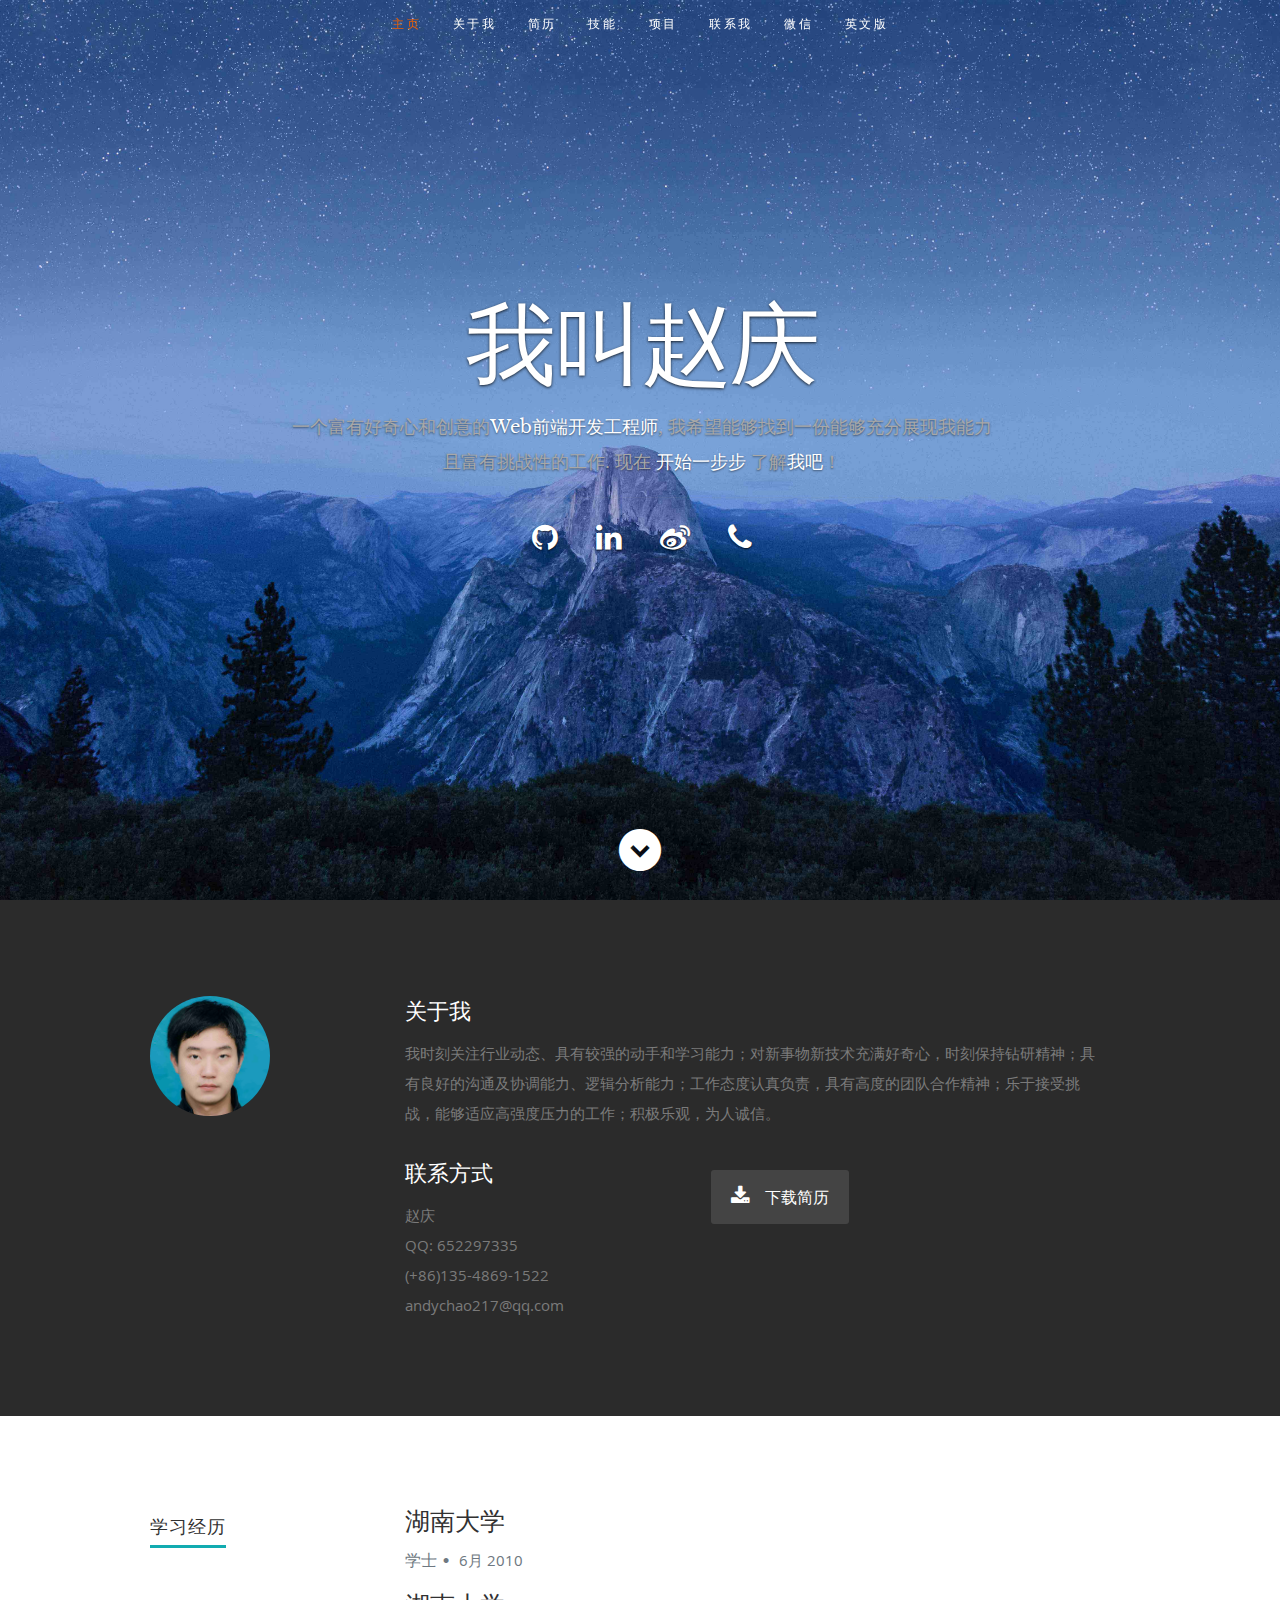
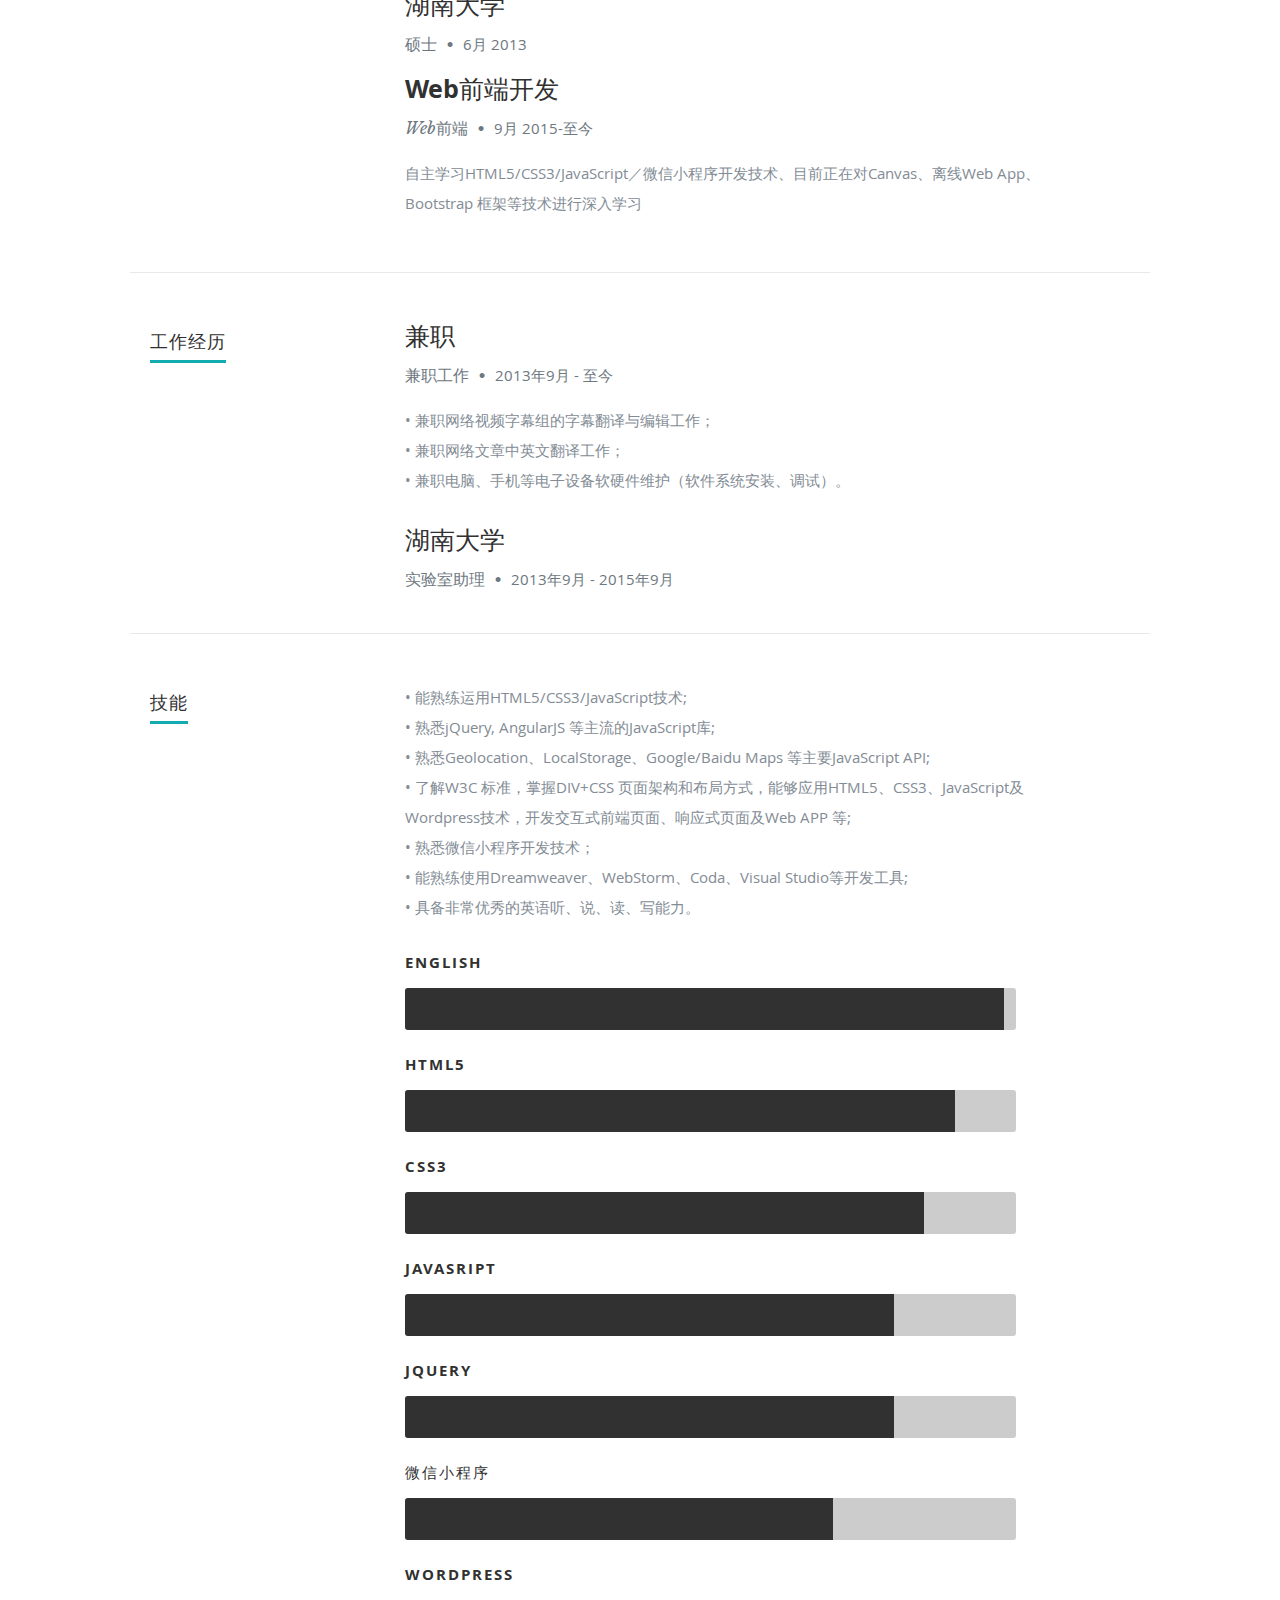
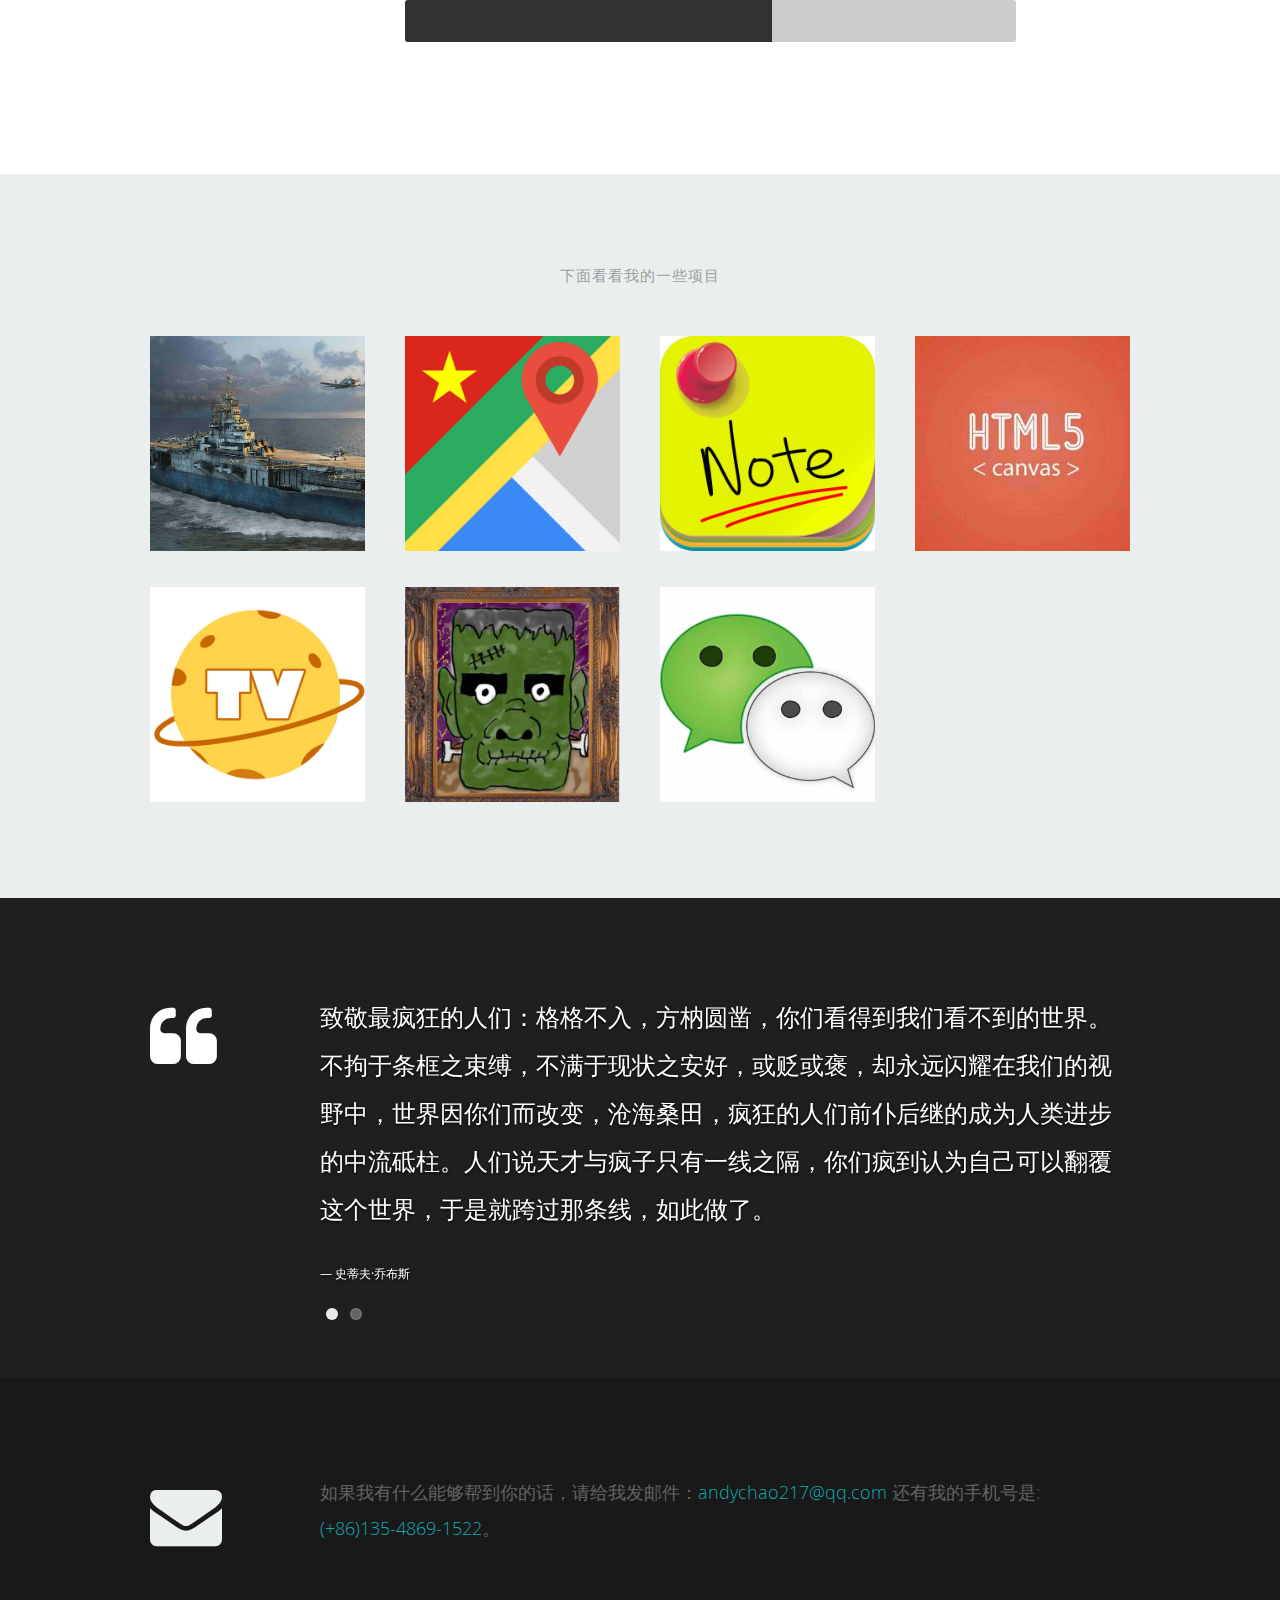
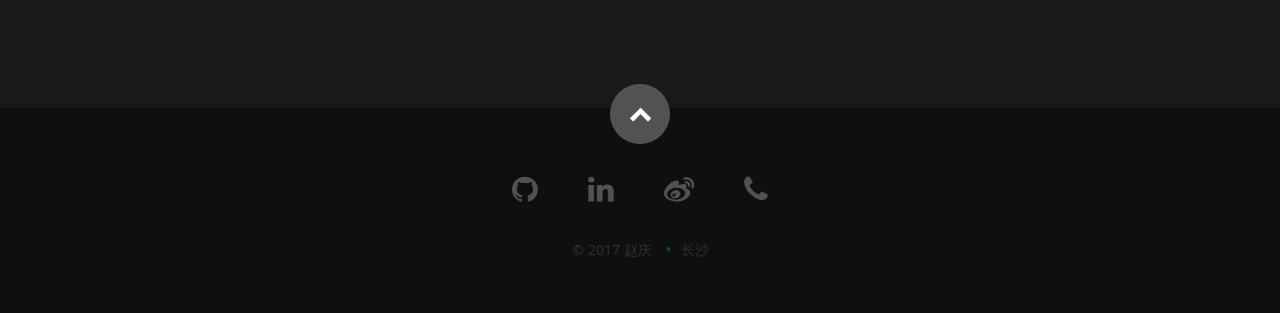
==== commit dd8f41d8: "Updated" ====
--- a/index.html
+++ b/index.html
@@ -46,7 +46,8 @@
          <ul id="nav" class="nav">
             <li class="current"><a class="smoothscroll" href="#home">主页</a></li>
             <li><a class="smoothscroll" href="#about">关于我</a></li>
-	         <li><a class="smoothscroll" href="#resume">简历</a></li>
+	        <li><a class="smoothscroll" href="#resume">简历</a></li>
+            <li><a class="smoothscroll" href="#skills">技能</a></li>
             <li><a class="smoothscroll" href="#portfolio">项目</a></li>
             <li><a class="smoothscroll" href="#contact">联系我</a></li>
             <li><a href="weixin.html">微信</a></li>
@@ -144,7 +145,7 @@
                <div class="twelve columns">
 
                   <h3>湖南大学</h3>
-                  <p class="info">应用化学学士<span>&bull;</span> <em class="date">6月 2010</em></p>
+                  <p class="info">学士<span>&bull;</span> <em class="date">6月 2010</em></p>
 
                </div>
 
@@ -155,7 +156,7 @@
                <div class="twelve columns">
 
                   <h3>湖南大学</h3>
-                  <p class="info">生物医学工程硕士 <span>&bull;</span> <em class="date">6月 2013</em></p>
+                  <p class="info">硕士 <span>&bull;</span> <em class="date">6月 2013</em></p>
 
                </div>
 
@@ -165,8 +166,8 @@
 
                <div class="twelve columns">
 
-                  <h3>自主学习</h3>
-                  <p class="info">Web前端开发 <span>&bull;</span> <em class="date">9月 2015-至今</em></p>
+                  <h3>Web前端开发</h3>
+                  <p class="info">Web前端 <span>&bull;</span> <em class="date">9月 2015-至今</em></p>
 
                   <p>自主学习HTML5/CSS3/JavaScript／微信小程序开发技术、目前正在对Canvas、离线Web App、Bootstrap 框架等技术进行深入学习
                   </p>
@@ -222,7 +223,7 @@
 
       <!-- Skills
       ----------------------------------------------- -->
-      <div class="row skill">
+      <div class="row skill" id="skills">
 
          <div class="three columns header-col">
             <h1><span>技能</span></h1>
@@ -236,6 +237,7 @@
 				<div class="bars">
 
 				   <ul class="skills">
+				   	   <li><span class="bar-expand english"></span><em>English</em></li>
 					   <li><span class="bar-expand html5"></span><em>HTML5</em></li>
                   	   <li><span class="bar-expand css3"></span><em>CSS3</em></li>
 					   <li><span class="bar-expand javasript"></span><em>JavaSript</em></li>
--- a/css/layout.css
+++ b/css/layout.css
@@ -352,6 +352,12 @@
   	-webkit-animation: jquery 2s ease;
 }
 
+.english {
+  	width: 98%;
+  	-moz-animation: english 2s ease;
+  	-webkit-animation: english 2s ease;
+}
+
 @-moz-keyframes wxapplet {
   0%   { width: 0px;  }
   100% { width: 70%;  }
@@ -376,7 +382,10 @@
   0%   { width: 0px;  }
   100% { width: 80%;  }
 }
-
+@-moz-keyframes english {
+  0%   { width: 0px;  }
+  100% { width: 98%;  }
+}
 @-webkit-keyframes wxapplet {
   0%   { width: 0px;  }
   100% { width: 70%;  }
@@ -401,7 +410,10 @@
   0%   { width: 0px;  }
   100% { width: 80%;  }
 }
-
+@-webkit-keyframes english {
+  0%   { width: 0px;  }
+  100% { width: 98%;  }
+}
 /* ------------------------------------------------------------------ */
 /* e. Portfolio Section
 /* ------------------------------------------------------------------ */
